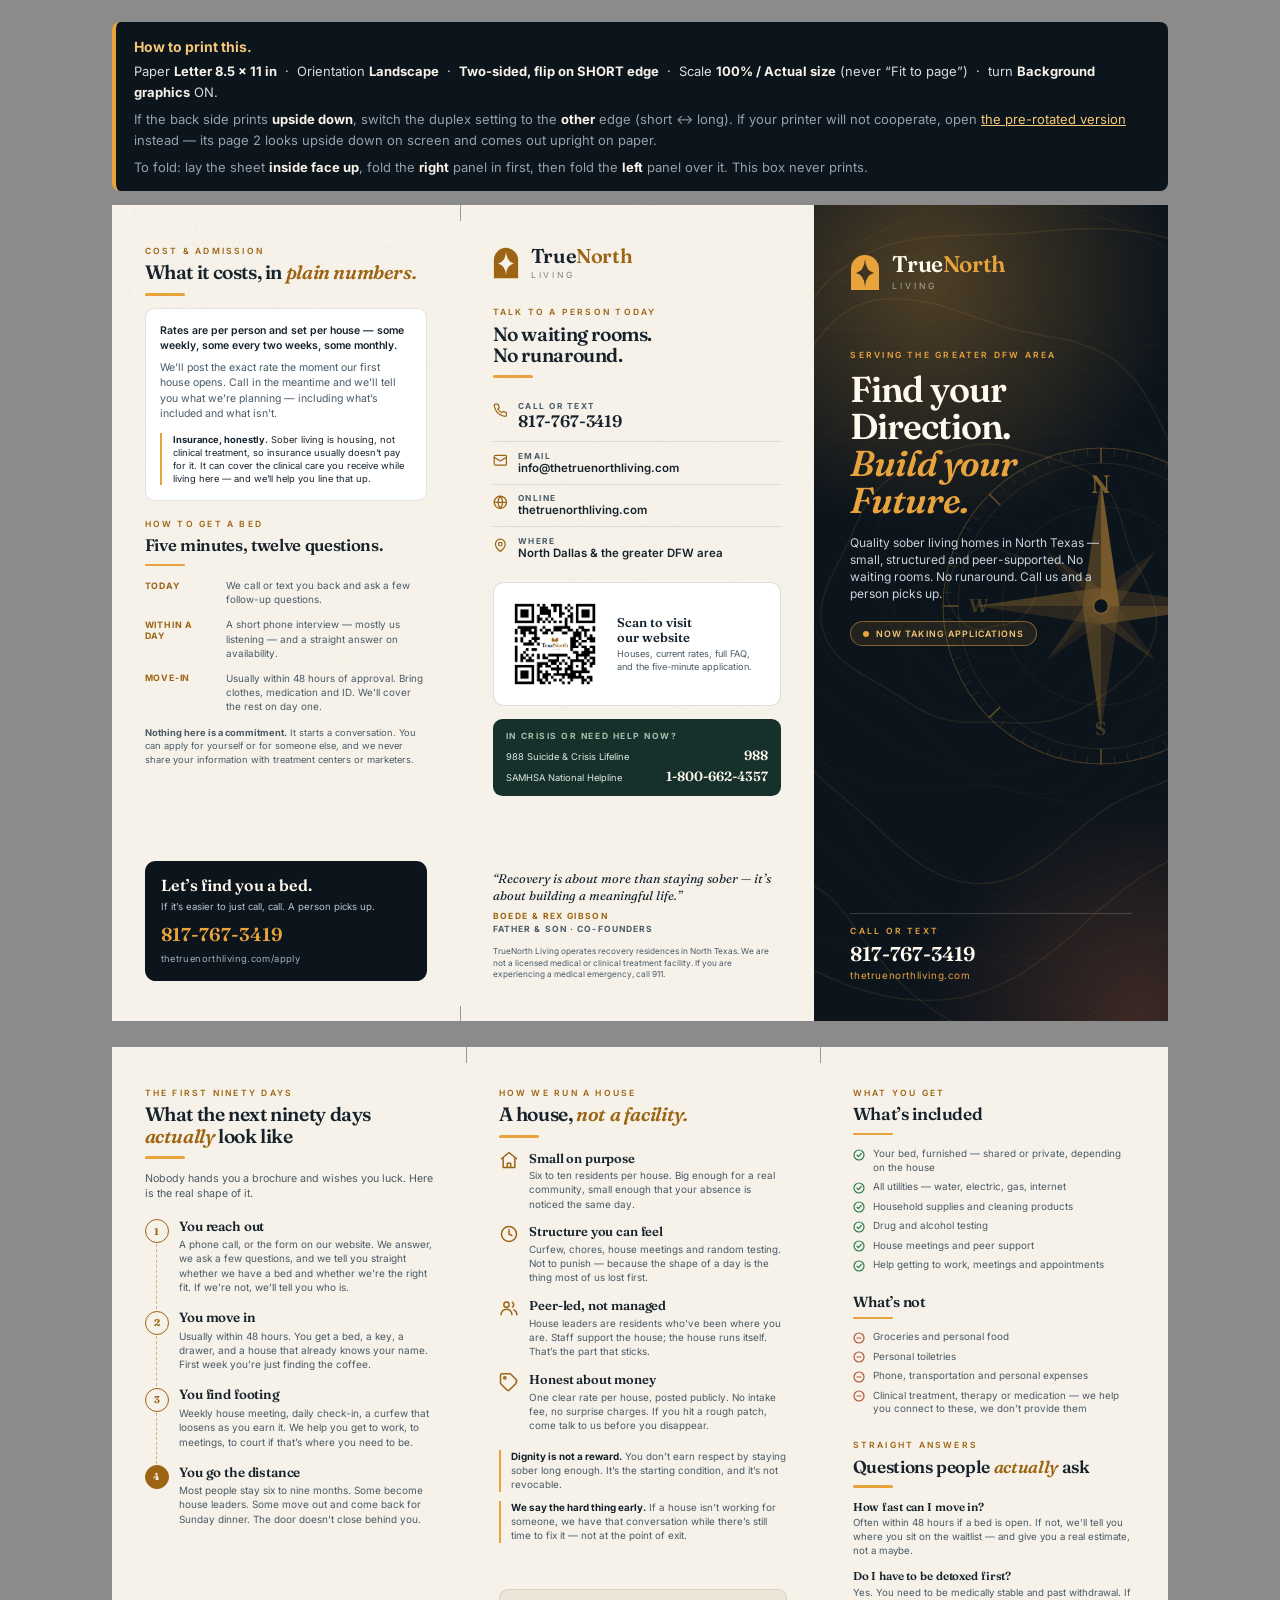
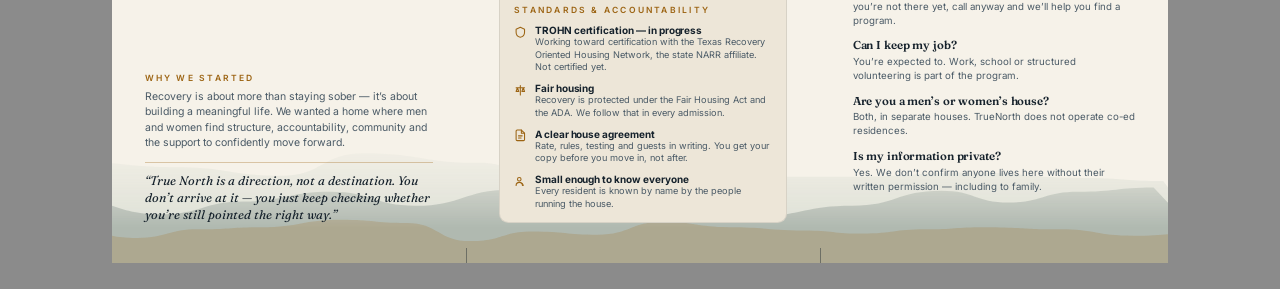
==== print/truenorth-trifold.html @ b34fb172 "Open the brochure on the "direction, not a destination" quote The printed sheet now leads with the A" ====
<!doctype html>
<html lang="en">
<head>
<meta charset="utf-8">
<title>TrueNorth Living — Tri-Fold Brochure</title>
<link rel="preconnect" href="https://fonts.googleapis.com">
<link rel="preconnect" href="https://fonts.gstatic.com" crossorigin>
<link href="https://fonts.googleapis.com/css2?family=Fraunces:opsz,wght@9..144,400;9..144,500;9..144,600;9..144,700&family=Inter:wght@400;500;600;700&display=swap" rel="stylesheet">
<style>
:root{
  --ink:#0C141C; --ink-2:#121E28; --ink-3:#1A2A36; --pine:#16302B;
  --amber:#E8A33D; --amber-lt:#F5C877; --amber-dk:#9C6413; --clay:#C4643C; --sage:#8AA396;
  --bone:#F6F2E9; --bone-2:#EDE6D8; --text-ink:#16222C; --text-ink-2:#4A5A66;
  --display:"Fraunces","Iowan Old Style",Georgia,serif;
  --sans:"Inter",-apple-system,BlinkMacSystemFont,"Segoe UI",system-ui,sans-serif;
  --w-wide:3.6875in; --w-narrow:3.625in;
}
*{box-sizing:border-box;margin:0;padding:0}
html{-webkit-text-size-adjust:100%}
body{
  font-family:var(--sans); color:var(--text-ink); background:#8b8b8b;
  -webkit-print-color-adjust:exact; print-color-adjust:exact;
  text-rendering:optimizeLegibility;
}
@page{ size:11in 8.5in; margin:0 }

.sheet{
  width:11in; height:8.5in; display:flex; position:relative; overflow:hidden;
  background:var(--bone); margin:0 auto 26px;
}
@media print{
  .sheet{margin:0} .sheet + .sheet{page-break-before:always}
  .sheet--rot{ transform:none }
  body.rot .sheet--rot{ transform:rotate(180deg) }
}

.panel{ position:relative; height:100%; overflow:hidden; display:flex; flex-direction:column }
.p-wide{ flex:0 0 var(--w-wide); width:var(--w-wide) }
.p-narrow{ flex:0 0 var(--w-narrow); width:var(--w-narrow) }
.pad{ padding:.42in .34in }

/* ---------- fold guides: hairline ticks that vanish into the crease ---------- */
.fold{ position:absolute; top:0; bottom:0; width:0; border-left:.5pt dashed rgba(22,34,44,.22); z-index:6 }
.fold::before,.fold::after{
  content:""; position:absolute; left:-.5pt; width:0; height:.16in;
  border-left:.6pt solid rgba(22,34,44,.42);
}
.fold::before{top:0} .fold::after{bottom:0}
.fold{ border-left-color:transparent }

/* ---------- topographic wash ---------- */
.topo{ position:absolute; inset:0; pointer-events:none; z-index:0 }
.topo svg{ width:100%; height:100% ; display:block}
.topo--cover{ color:var(--amber); opacity:.34 }
.topo--flap{ color:var(--amber-dk); opacity:.13; transform:scale(1.1) }
.topo--back{ color:var(--amber-dk); opacity:.10 }

.layer{ position:relative; z-index:2 }

/* ---------- brand ---------- */
.mark{ display:block }
.wordmark{ font-family:var(--display); font-weight:600; letter-spacing:-.018em; line-height:1 }
.wordmark .n{ color:var(--amber) }
.lockup-sub{ font-size:6.4pt; letter-spacing:.34em; text-transform:uppercase; opacity:.72; margin-top:3.5pt }

/* ---------- type ---------- */
.eyebrow{
  font-size:6.4pt; font-weight:600; letter-spacing:.26em; text-transform:uppercase;
  color:var(--amber-dk);
}
.eyebrow--light{ color:var(--amber) }
h2.sec{
  font-family:var(--display); font-size:14.5pt; font-weight:600; line-height:1.1;
  letter-spacing:-.02em; color:var(--text-ink); margin:5pt 0 0;
}
h2.sec em{ font-style:italic; color:var(--amber-dk) }
.sec-rule{ width:.42in; height:2pt; background:var(--amber); margin:7pt 0 9pt; border-radius:2pt }
.lede{ font-size:8pt; line-height:1.45; color:var(--text-ink-2); margin-bottom:10pt }
p{ font-size:7.9pt; line-height:1.44 }
.small{ font-size:7pt; line-height:1.4 }

/* ---------- front cover ---------- */
.cover{ background:var(--ink); color:#F7F3EA }
.cover .pad{ padding:.5in .38in .42in; height:100%; display:flex; flex-direction:column }
.cover-glow{
  position:absolute; z-index:1; width:5.4in; height:5.4in; left:-1.5in; top:-1.9in;
  background:radial-gradient(circle at 50% 50%, rgba(232,163,61,.30), rgba(232,163,61,0) 68%);
}
.cover-glow.two{ left:auto; right:-2in; top:auto; bottom:-2.2in; width:4.6in; height:4.6in;
  background:radial-gradient(circle at 50% 50%, rgba(196,100,60,.26), rgba(196,100,60,0) 68%) }
.cover h1{
  font-family:var(--display); font-weight:600; font-size:27pt; line-height:1.03;
  letter-spacing:-.028em; color:#FFF9EE;
}
.cover h1 em{ font-style:italic; color:var(--amber) ; display:block}
.cover-sub{ font-size:9pt; line-height:1.42; color:#C9D3DC; margin-top:11pt; max-width:2.7in }
.pill{
  display:inline-flex; align-items:center; gap:5pt; align-self:flex-start;
  border:.7pt solid rgba(232,163,61,.5); background:rgba(232,163,61,.10);
  color:var(--amber-lt); border-radius:999px; padding:4.5pt 9pt;
  font-size:6.6pt; font-weight:600; letter-spacing:.12em; text-transform:uppercase;
}
.dot{ width:4.5pt; height:4.5pt; border-radius:50%; background:var(--amber); display:block }
.cover-foot{ border-top:.7pt solid rgba(247,243,234,.18); padding-top:9pt; margin-top:auto }
.cover-phone{ font-family:var(--display); font-size:15pt; font-weight:600; color:#FFF9EE; letter-spacing:-.01em }
.cover-web{ font-size:7.4pt; color:var(--amber); letter-spacing:.06em; margin-top:2pt }

/* compass */
.compass{ position:absolute; z-index:1; right:-1.05in; top:2.42in; width:3.5in; height:3.5in; opacity:.5 }

/* ---------- route / waypoints ---------- */
.route{ position:relative; padding-left:26pt; margin-top:2pt }
.stop::after{
  content:""; position:absolute; left:-17.5pt; top:20pt; bottom:-11pt; width:0;
  border-left:1pt dashed rgba(156,100,19,.45);
}
.stop:last-child::after{ display:none }
.stop{ position:relative; margin-bottom:11pt }
.stop:last-child{ margin-bottom:0 }
.node{
  position:absolute; left:-26pt; top:1pt; width:18pt; height:18pt; border-radius:50%;
  background:var(--bone); border:1.2pt solid var(--amber-dk); color:var(--amber-dk);
  display:flex; align-items:center; justify-content:center;
  font-size:7.4pt; font-weight:700; font-family:var(--display);
}
.stop:last-child .node{ background:var(--amber-dk); border-color:var(--amber-dk); color:var(--bone) }
.stop h3{ font-family:var(--display); font-size:10pt; font-weight:600; letter-spacing:-.012em; margin-bottom:2.5pt }
.stop p{ font-size:7.5pt; color:var(--text-ink-2) }

/* ---------- pillars ---------- */
.pillar{ display:flex; gap:8pt; margin-bottom:9.5pt }
.pillar .ico{ flex:0 0 15pt; width:15pt; height:15pt; color:var(--amber-dk); margin-top:.5pt }
.pillar h3{ font-family:var(--display); font-size:9.6pt; font-weight:600; letter-spacing:-.012em; margin-bottom:2pt }
.pillar p{ font-size:7.4pt; color:var(--text-ink-2) }

/* ---------- standards ---------- */
.stds{ background:var(--bone-2); border-radius:7pt; padding:11pt 11pt 9pt; margin-top:auto;
  border:.6pt solid rgba(22,34,44,.10) }
.std{ display:flex; gap:6pt; margin-bottom:6.5pt }
.std:last-child{ margin-bottom:0 }
.std svg{ flex:0 0 9.5pt; width:9.5pt; height:9.5pt; color:var(--amber-dk); margin-top:1pt }
.std b{ font-size:7.5pt; font-weight:700; display:block; letter-spacing:-.005em }
.std span{ font-size:6.9pt; line-height:1.35; color:var(--text-ink-2); display:block }

/* ---------- lists ---------- */
.tick{ list-style:none }
.tick li{ display:flex; gap:6pt; font-size:7.4pt; line-height:1.35; margin-bottom:4.5pt; color:var(--text-ink-2) }
.tick li svg{ flex:0 0 9pt; width:9pt; height:9pt; margin-top:1.2pt }
.tick.yes li svg{ color:#2E7D52 }
.tick.no  li svg{ color:#B0563A }

/* ---------- faq ---------- */
.faq{ margin-bottom:8pt }
.faq q{ font-family:var(--display); font-size:8.6pt; font-weight:600; display:block; quotes:none;
  letter-spacing:-.01em; margin-bottom:2pt }
.faq p{ font-size:7.3pt; color:var(--text-ink-2) }

/* ---------- inner flap blocks ---------- */
.card{ background:#fff; border:.6pt solid rgba(22,34,44,.12); border-radius:7pt; padding:11pt }
.note{ border-left:2pt solid var(--amber); padding-left:8pt; margin-top:9pt }
.step{ display:flex; gap:8pt; margin-bottom:8pt }
.step-when{ flex:0 0 .74in; font-size:6.6pt; font-weight:700; letter-spacing:.09em; text-transform:uppercase;
  color:var(--amber-dk); padding-top:1pt }
.step p{ font-size:7.4pt; color:var(--text-ink-2) }
.cta{
  margin-top:auto; background:var(--ink); color:#F7F3EA; border-radius:8pt; padding:12pt 12pt 11pt;
  position:relative; overflow:hidden;
}
.cta h3{ font-family:var(--display); font-size:12pt; font-weight:600; line-height:1.1; color:#FFF9EE }
.cta p{ font-size:7.2pt; color:#B9C5CF; margin-top:4pt }
.cta .num{ font-family:var(--display); font-size:14pt; font-weight:600; color:var(--amber); margin-top:7pt; display:block }
.cta .url{ font-size:7pt; color:#9FB0BC; letter-spacing:.04em }

/* ---------- back cover ---------- */
.contact{ list-style:none; margin-top:2pt }
.contact li{ display:flex; gap:8pt; align-items:flex-start; padding:6.5pt 0;
  border-bottom:.5pt solid rgba(22,34,44,.12) }
.contact li:last-child{ border-bottom:0 }
.contact svg{ flex:0 0 11pt; width:11pt; height:11pt; color:var(--amber-dk); margin-top:1.5pt }
.contact .k{ font-size:6.2pt; font-weight:700; letter-spacing:.18em; text-transform:uppercase; color:var(--text-ink-2) }
.contact .v{ font-size:8.6pt; font-weight:600; color:var(--text-ink); line-height:1.25 }
.contact .v.big{ font-family:var(--display); font-size:12.5pt; letter-spacing:-.01em }

.qr-wrap{ display:flex; gap:10pt; align-items:center; background:#fff;
  border:.6pt solid rgba(22,34,44,.14); border-radius:8pt; padding:9pt; margin-top:10pt }
.qr-wrap img{ width:1.02in; height:1.02in; display:block; image-rendering:crisp-edges }
.qr-wrap .t{ font-family:var(--display); font-size:9.6pt; font-weight:600; line-height:1.15 }
.qr-wrap .s{ font-size:6.9pt; color:var(--text-ink-2); margin-top:3pt; line-height:1.35 }

.crisis{ background:var(--pine); color:#DCE8E0; border-radius:7pt; padding:9pt 10pt; margin-top:10pt }
.crisis .h{ font-size:6.4pt; font-weight:700; letter-spacing:.18em; text-transform:uppercase; color:#9DC3AC }
.crisis .r{ display:flex; justify-content:space-between; align-items:baseline; margin-top:4pt; gap:8pt }
.crisis .r span{ font-size:7pt }
.crisis .r b{ font-family:var(--display); font-size:10pt; font-weight:600; color:#FFF9EE; white-space:nowrap }
.legal{ font-size:6.2pt; line-height:1.42; color:var(--text-ink-2); margin-top:9pt }

.pullquote{
  font-family:var(--display); font-size:9.4pt; line-height:1.32; color:var(--text-ink);
  border-top:.8pt solid rgba(156,100,19,.32); padding-top:8pt; margin-top:9pt; font-style:italic;
}
.values{ margin-top:4pt }
.val{ border-left:2pt solid var(--amber); padding-left:8pt; margin-bottom:7pt;
  font-size:7.4pt; line-height:1.4; color:var(--text-ink-2) }
.val:last-child{ margin-bottom:0 }
.val b{ color:var(--text-ink); font-weight:700 }
.founders{ margin-top:auto; padding-top:13pt }
.founders p{ font-family:var(--display); font-size:9.4pt; line-height:1.32; color:var(--text-ink); font-style:italic }
.founders .by{ font-size:6.4pt; font-weight:700; letter-spacing:.16em; text-transform:uppercase;
  color:var(--amber-dk); margin-top:5pt }
.founders .by span{ display:block; color:var(--text-ink-2); letter-spacing:.13em; margin-top:2pt }

/* ---------- ridge across the inside spread ---------- */
.ridge{ position:absolute; left:0; right:0; bottom:0; height:1.34in; z-index:1; pointer-events:none;
  -webkit-mask-image:linear-gradient(to top, rgba(0,0,0,1) 28%, rgba(0,0,0,0) 100%);
          mask-image:linear-gradient(to top, rgba(0,0,0,1) 28%, rgba(0,0,0,0) 100%) }
.ridge svg{ width:100%; height:100%; display:block }
.howto{
  max-width:11in; margin:22px auto 14px; background:#0C141C; color:#D6DCE2;
  border-left:4px solid #E8A33D; border-radius:8px; padding:14px 18px;
  font-size:13px; line-height:1.6; font-family:var(--sans);
}
.howto strong{ color:#F5C877; display:block; font-size:14px; margin-bottom:3px }
.howto b{ color:#F7F3EA }
.howto span{ display:block; margin-top:6px; color:#93A2AE }
@media print{ .howto{ display:none !important } }
</style>
</head>
<body>
<script>if(location.search.indexOf('prerotate')>-1)document.body.classList.add('rot');</script>

<div class="howto">
  <strong>How to print this.</strong>
  Paper <b>Letter 8.5 × 11 in</b> &nbsp;·&nbsp; Orientation <b>Landscape</b> &nbsp;·&nbsp;
  <b>Two-sided, flip on SHORT edge</b> &nbsp;·&nbsp; Scale <b>100% / Actual size</b> (never &ldquo;Fit to page&rdquo;) &nbsp;·&nbsp;
  turn <b>Background graphics</b> ON.
  <span>If the back side prints <b>upside down</b>, switch the duplex setting to the <b>other</b> edge (short &harr; long).
  If your printer will not cooperate, open
  <a href="?prerotate=1" style="color:#F5C877">the pre-rotated version</a> instead &mdash; its page 2 looks upside down on screen and comes out upright on paper.</span>
  <span>To fold: lay the sheet <b>inside face up</b>, fold the <b>right</b> panel in first, then fold the <b>left</b> panel over it.
  This box never prints.</span>
</div>

<!-- ══════════════════ SHEET 1 — OUTSIDE ══════════════════ -->
<section class="sheet" aria-label="Outside">
  <div class="fold" style="left:var(--w-narrow)"></div>
  <div class="fold" style="left:calc(var(--w-narrow) + var(--w-wide))"></div>

  <!-- ── PANEL O1 · inner flap (tucks in) ── -->
  <div class="panel p-narrow">
    <div class="topo topo--flap"><svg xmlns="http://www.w3.org/2000/svg" viewBox="0 0 700 1000" preserveAspectRatio="xMidYMid slice" aria-hidden="true"><g fill="none" stroke="currentColor" stroke-width="1"><path d="M514,210 C514,212 514,214 513,216 C513,218 512,220 511,222 C510,223 509,225 508,226 C506,228 504,229 503,230 C501,231 500,232 498,233 C497,234 495,235 494,236 C493,237 492,238 491,239 C489,240 488,242 487,243 C486,244 484,245 483,246 C481,246 479,247 478,247 C476,248 474,248 473,248 C471,248 469,248 467,248 C466,248 464,248 462,248 C460,248 458,248 457,248 C455,248 453,248 451,247 C449,246 447,246 445,245 C444,244 442,243 441,241 C439,240 438,239 437,237 C435,236 434,234 433,232 C432,231 431,229 431,227 C430,225 429,223 429,221 C429,220 429,218 429,216 C429,214 430,212 430,210 C431,208 431,206 432,205 C432,203 433,201 433,200 C434,198 434,196 435,195 C435,193 435,191 436,189 C437,188 437,186 438,184 C439,183 441,181 442,180 C444,179 445,178 447,178 C449,177 451,177 452,176 C454,176 456,175 458,175 C459,174 461,174 462,173 C464,173 466,172 467,172 C469,172 471,171 473,171 C474,171 476,171 478,171 C480,172 482,172 483,173 C485,173 486,174 488,175 C490,176 491,177 493,178 C494,179 496,179 498,180 C499,182 501,183 502,184 C503,185 505,187 506,188 C507,190 508,191 509,193 C509,195 510,197 511,199 C511,200 512,202 513,204 C513,206 513,208 514,210Z" stroke-opacity="0.26"/><path d="M539,210 C539,213 538,216 538,219 C538,222 537,225 537,229 C536,232 536,235 536,239 C535,242 535,246 534,249 C533,252 532,256 530,258 C528,261 525,264 522,266 C520,268 516,270 513,271 C510,272 506,273 503,274 C500,275 497,275 493,276 C490,277 487,278 484,278 C481,279 478,280 475,280 C472,280 468,280 465,280 C462,280 459,280 456,279 C453,278 450,277 447,276 C444,275 441,274 438,272 C435,271 432,270 429,268 C427,266 424,264 422,262 C420,259 418,257 416,254 C415,251 414,248 413,245 C412,242 412,239 411,236 C411,233 410,230 410,227 C409,224 408,221 407,219 C406,216 405,213 404,210 C403,207 402,204 402,201 C401,197 401,194 402,191 C402,188 404,185 405,182 C406,179 408,176 410,174 C412,171 414,168 416,166 C417,163 419,160 421,157 C423,155 425,152 427,149 C429,146 431,143 434,141 C437,139 440,137 444,136 C447,134 451,134 454,134 C458,133 461,134 465,134 C468,135 472,136 475,137 C478,138 481,139 484,141 C487,142 490,144 493,145 C496,147 498,149 500,151 C503,154 505,156 506,158 C508,161 510,163 512,165 C514,167 516,169 518,171 C520,173 522,175 524,177 C526,179 529,181 531,183 C533,186 535,189 536,191 C538,194 539,197 539,201 C540,204 539,207 539,210Z" stroke-opacity="0.13"/><path d="M570,210 C570,215 571,219 571,224 C571,229 571,233 570,238 C570,243 570,248 569,253 C568,258 566,263 564,267 C562,272 560,277 556,280 C553,284 549,288 545,290 C541,293 536,295 532,297 C527,299 522,300 518,302 C513,303 509,305 504,306 C500,307 495,309 491,310 C486,311 482,312 477,312 C472,312 468,311 463,310 C459,308 455,306 451,303 C447,300 444,297 440,293 C437,290 434,287 431,285 C428,282 425,280 422,278 C418,276 415,275 410,274 C406,272 402,271 398,269 C394,267 389,264 386,261 C382,258 379,255 376,251 C373,247 371,243 370,238 C368,234 366,229 365,224 C364,220 363,215 363,210 C362,205 362,200 363,195 C363,190 364,185 365,181 C367,176 369,172 372,167 C374,163 377,159 381,156 C384,152 387,148 390,145 C393,142 396,138 400,135 C403,132 406,128 410,125 C414,123 418,120 422,118 C427,116 431,115 436,114 C441,114 446,114 450,115 C455,115 459,116 464,117 C468,118 472,118 476,119 C480,119 485,119 489,118 C493,118 498,118 503,118 C507,118 512,119 516,120 C521,122 525,124 529,127 C532,130 535,134 538,138 C540,142 542,146 544,150 C546,154 547,158 549,162 C551,166 553,169 555,173 C557,177 559,181 561,184 C563,188 565,192 566,197 C568,201 569,205 570,210Z" stroke-opacity="0.13"/><path d="M604,210 C604,216 604,222 603,228 C602,234 601,240 599,246 C597,252 595,258 592,263 C589,268 585,273 581,277 C577,282 573,286 569,290 C565,294 560,298 556,302 C552,306 548,310 543,313 C538,317 533,320 528,322 C523,324 517,326 512,327 C506,328 500,329 495,329 C489,330 484,330 478,330 C473,331 467,331 462,332 C456,333 450,334 444,334 C438,334 432,334 426,333 C420,332 415,330 410,327 C405,324 400,319 396,315 C392,310 389,305 386,300 C383,295 380,290 377,286 C373,282 369,278 365,274 C361,270 355,266 351,262 C346,257 340,253 336,248 C332,242 328,236 326,230 C324,224 323,217 323,210 C323,203 324,197 326,190 C328,184 330,178 333,172 C336,166 339,160 342,154 C345,149 349,143 353,139 C357,134 361,129 366,125 C371,121 376,118 382,115 C387,113 393,111 399,109 C404,107 410,106 415,104 C420,102 426,101 431,99 C436,98 441,96 446,95 C451,94 457,92 462,92 C467,92 473,92 478,93 C483,94 488,96 493,97 C499,99 503,101 508,102 C514,103 519,104 525,105 C530,105 537,105 544,106 C550,107 558,107 564,109 C571,111 578,114 584,117 C589,121 594,127 598,132 C601,138 603,145 604,152 C605,158 605,165 605,172 C605,179 605,185 604,192 C604,198 604,204 604,210Z" stroke-opacity="0.26"/><path d="M624,210 C622,217 619,224 616,230 C614,237 611,243 609,249 C607,255 607,262 606,269 C605,276 606,284 605,292 C604,300 604,309 602,317 C599,325 596,333 591,340 C586,346 580,352 573,356 C566,360 558,363 551,366 C543,368 535,370 527,372 C520,373 512,375 505,377 C497,378 489,380 482,382 C474,383 466,384 458,383 C450,383 442,381 435,378 C428,376 421,371 414,367 C408,362 403,356 397,350 C392,345 388,338 383,333 C379,327 375,321 371,316 C367,310 364,305 361,299 C357,293 355,287 352,282 C350,276 348,270 346,264 C344,258 343,252 340,246 C338,241 335,235 331,229 C328,223 323,217 319,210 C315,203 310,195 307,188 C304,180 301,171 301,163 C301,155 303,146 305,139 C308,131 314,124 319,118 C324,112 331,107 337,102 C343,97 350,92 355,87 C361,82 367,77 373,72 C378,67 384,61 390,56 C397,52 404,47 411,45 C419,42 427,41 435,41 C443,41 451,42 459,44 C466,46 474,50 481,53 C488,55 494,59 501,61 C507,64 514,66 520,69 C527,71 533,73 539,76 C546,79 552,82 558,86 C563,90 569,94 574,99 C579,104 583,109 588,114 C593,119 597,124 601,130 C606,136 610,141 614,147 C618,154 622,160 624,167 C626,174 627,181 628,188 C628,196 626,203 624,210Z" stroke-opacity="0.13"/><path d="M635,210 C639,218 644,226 646,234 C649,243 651,252 651,261 C651,269 648,278 645,286 C641,294 635,301 630,307 C625,314 618,320 613,326 C607,333 602,339 597,346 C592,353 587,360 581,368 C576,375 570,383 563,389 C556,395 548,401 539,405 C531,409 521,411 512,412 C503,414 493,413 484,413 C475,412 465,410 456,409 C447,407 439,406 430,404 C421,401 412,399 404,396 C396,393 387,389 380,384 C372,380 365,374 359,368 C352,362 346,355 341,349 C335,342 329,336 323,329 C317,323 311,317 305,310 C300,303 293,297 289,289 C284,281 280,273 278,264 C276,255 277,245 279,236 C281,227 286,218 290,210 C295,202 301,195 306,187 C311,180 315,174 318,168 C322,161 323,154 324,147 C325,139 325,131 326,122 C327,114 328,105 330,96 C333,88 337,80 342,73 C347,66 353,60 360,54 C367,49 374,45 382,40 C389,35 397,31 405,26 C413,22 420,17 429,12 C437,8 446,3 456,-0 C465,-3 475,-6 485,-6 C495,-7 505,-6 514,-4 C524,-1 533,3 542,7 C551,11 559,17 567,22 C575,28 583,34 589,41 C596,47 603,55 608,63 C613,71 617,79 619,89 C622,98 623,108 623,117 C623,126 622,136 621,144 C620,153 619,161 619,168 C620,176 621,182 624,189 C627,196 631,202 635,210Z" stroke-opacity="0.13"/><path d="M681,210 C682,220 683,229 684,239 C686,250 688,260 690,272 C691,283 693,295 693,307 C692,318 691,331 686,341 C682,352 674,362 666,369 C657,377 645,382 634,386 C623,390 611,392 600,394 C589,397 579,398 569,401 C559,404 551,408 542,412 C533,416 524,422 515,427 C506,432 496,437 486,440 C476,443 464,444 454,444 C444,443 433,440 423,437 C413,433 404,427 395,422 C386,416 378,410 369,404 C361,398 353,392 346,385 C339,379 332,372 326,365 C320,357 314,349 310,340 C306,332 303,322 300,314 C297,305 295,296 292,287 C290,279 287,271 284,262 C280,254 276,246 272,237 C268,229 264,219 261,210 C259,201 257,190 257,181 C257,171 259,161 262,152 C265,143 271,134 275,125 C279,116 284,108 287,99 C291,90 294,80 297,69 C300,58 302,46 306,34 C310,22 314,9 321,-2 C327,-12 336,-23 346,-29 C356,-36 369,-40 381,-41 C393,-43 406,-40 419,-37 C431,-35 443,-29 454,-24 C465,-20 475,-14 485,-10 C495,-5 504,-1 513,3 C522,8 531,12 539,16 C547,21 555,27 562,32 C569,38 576,45 582,52 C588,58 593,65 599,71 C605,78 611,84 617,90 C624,96 631,102 637,108 C644,115 651,122 656,129 C662,137 667,145 671,154 C674,163 676,172 678,181 C680,191 680,200 681,210Z" stroke-opacity="0.26"/><path d="M731,210 C731,222 732,234 731,246 C729,258 727,270 722,281 C717,291 709,302 700,310 C691,318 679,325 668,330 C657,336 644,339 634,343 C623,347 614,351 606,356 C598,361 592,366 585,373 C579,380 574,389 567,397 C560,405 553,414 545,422 C537,429 528,436 518,442 C508,447 498,452 487,456 C476,460 464,463 453,465 C441,468 428,470 416,471 C403,471 390,472 378,469 C366,467 353,462 343,456 C332,450 322,441 314,431 C305,422 299,410 292,400 C286,390 281,379 274,369 C268,360 261,351 253,342 C246,333 237,324 229,315 C221,305 212,295 207,284 C201,273 197,260 196,248 C196,235 198,222 203,210 C207,198 214,186 221,176 C227,165 235,156 241,146 C246,136 251,127 255,117 C259,106 261,96 265,85 C268,74 271,63 277,53 C282,43 289,33 298,25 C306,18 317,12 328,8 C338,4 351,3 362,1 C373,-0 384,-0 395,-1 C406,-2 415,-3 426,-4 C436,-5 445,-7 455,-9 C465,-10 475,-11 485,-12 C495,-12 506,-12 516,-11 C526,-11 537,-10 548,-9 C559,-8 570,-8 582,-7 C595,-6 608,-7 622,-5 C635,-4 651,-2 664,2 C677,7 691,13 702,21 C712,30 721,42 727,54 C733,66 735,81 736,94 C738,108 736,123 735,136 C734,149 732,162 731,174 C731,186 731,198 731,210Z" stroke-opacity="0.13"/><path d="M702,210 C710,221 721,233 727,245 C734,258 741,273 743,286 C745,300 744,315 742,328 C739,341 733,354 727,366 C721,379 714,390 706,402 C699,414 691,426 682,437 C674,449 665,461 655,472 C644,482 632,492 620,499 C607,506 593,511 578,514 C564,517 548,518 534,517 C519,517 505,514 491,512 C477,510 463,507 450,504 C437,500 424,497 411,492 C399,487 387,481 377,473 C366,465 357,454 349,444 C341,434 335,421 329,410 C323,399 319,388 312,379 C306,370 300,363 291,356 C282,349 271,344 260,338 C248,332 234,326 223,317 C212,309 200,299 193,288 C186,276 182,263 182,250 C181,237 185,223 189,210 C193,197 200,185 206,174 C211,162 217,151 220,140 C224,129 226,117 228,105 C230,93 231,79 233,66 C236,53 240,39 245,27 C251,15 259,3 268,-7 C277,-17 288,-25 298,-33 C309,-41 321,-48 333,-55 C345,-61 357,-68 369,-74 C381,-80 394,-87 407,-91 C421,-95 435,-98 449,-99 C463,-100 477,-99 491,-96 C505,-93 518,-87 531,-81 C543,-76 555,-69 567,-63 C579,-57 591,-51 602,-45 C614,-39 626,-34 637,-26 C647,-19 659,-11 666,-0 C674,10 681,23 684,36 C687,49 687,65 686,79 C685,93 680,108 677,120 C675,132 671,143 671,154 C672,164 674,172 679,181 C685,191 694,199 702,210Z" stroke-opacity="0.13"/><path d="M746,210 C753,222 761,237 764,250 C768,264 768,279 766,293 C764,307 758,320 752,332 C745,345 736,356 728,367 C720,378 712,389 703,400 C695,411 687,422 678,433 C669,443 659,454 649,463 C638,472 626,480 613,486 C601,493 587,498 574,502 C561,507 547,511 533,515 C520,520 506,525 492,530 C477,534 463,541 447,544 C432,548 415,552 399,551 C383,550 367,547 353,541 C338,534 325,523 313,512 C302,502 292,487 283,475 C273,463 265,451 255,440 C246,429 235,420 224,410 C213,400 199,392 189,381 C178,370 166,358 160,345 C154,331 150,315 151,299 C152,284 158,267 165,252 C173,237 185,223 195,210 C205,197 217,187 224,176 C232,166 238,157 242,146 C245,135 246,125 247,113 C248,101 247,88 249,76 C251,63 253,49 257,36 C261,24 266,11 272,-2 C279,-14 286,-26 294,-39 C302,-52 311,-65 321,-78 C331,-90 342,-104 355,-114 C367,-125 382,-136 397,-142 C412,-149 429,-153 445,-154 C461,-154 478,-151 494,-147 C510,-143 526,-136 541,-130 C556,-125 570,-118 585,-113 C599,-107 614,-102 628,-96 C643,-89 658,-83 670,-74 C683,-64 695,-53 703,-39 C710,-25 715,-8 717,9 C719,26 716,45 714,61 C712,78 707,94 706,108 C704,121 703,133 706,144 C708,155 715,164 721,175 C728,186 738,198 746,210Z" stroke-opacity="0.26"/><path d="M765,210 C769,223 773,238 773,252 C774,266 770,280 766,293 C762,306 754,318 747,330 C740,342 732,353 726,366 C720,378 716,391 711,406 C706,421 703,437 697,454 C692,470 686,488 678,504 C669,520 658,536 646,549 C633,563 618,574 603,583 C587,593 570,600 552,606 C535,613 517,618 498,621 C480,624 460,626 442,625 C423,623 404,619 387,610 C370,602 354,588 341,573 C328,558 318,537 310,519 C302,500 298,479 292,462 C287,445 284,429 277,416 C271,404 263,395 253,386 C243,377 230,372 219,363 C207,354 193,345 184,334 C174,323 167,310 163,296 C159,282 160,267 161,252 C163,238 168,224 171,210 C173,196 177,184 177,170 C178,156 175,142 174,127 C172,112 167,95 166,78 C164,61 163,42 166,25 C169,8 175,-9 184,-23 C192,-37 205,-49 218,-60 C230,-71 245,-80 260,-88 C274,-97 289,-104 304,-111 C319,-118 333,-125 349,-131 C364,-136 380,-141 397,-144 C413,-146 430,-146 446,-145 C462,-144 478,-140 494,-137 C509,-133 524,-129 540,-126 C555,-123 571,-122 587,-120 C604,-119 622,-119 639,-117 C657,-114 676,-111 692,-104 C707,-97 723,-86 734,-72 C744,-58 751,-39 754,-21 C757,-3 755,19 753,38 C751,57 744,76 742,92 C739,108 737,122 738,135 C739,148 744,159 748,172 C753,184 761,197 765,210Z" stroke-opacity="0.13"/><path d="M895,210 C897,229 901,249 902,269 C902,289 904,311 900,330 C896,350 889,371 877,387 C864,403 845,417 825,426 C805,435 778,439 755,442 C732,444 706,441 686,441 C665,441 648,438 633,441 C618,444 608,449 598,457 C587,465 580,478 569,489 C559,500 548,515 535,524 C523,534 508,543 493,547 C478,552 462,553 447,553 C431,554 415,551 400,549 C384,547 368,544 352,542 C335,540 318,539 301,536 C284,533 265,530 249,523 C232,517 216,508 201,498 C187,487 174,474 163,460 C152,446 142,430 133,415 C123,400 114,385 105,369 C95,353 85,337 77,320 C69,303 60,285 57,267 C53,248 52,228 56,210 C59,192 68,173 78,156 C88,139 102,125 114,110 C125,96 138,84 147,70 C155,55 161,42 166,25 C171,9 173,-10 178,-28 C183,-46 187,-67 196,-83 C206,-99 219,-115 234,-124 C250,-133 270,-137 290,-138 C309,-138 331,-132 351,-126 C370,-121 388,-111 405,-105 C421,-99 435,-93 449,-90 C464,-88 477,-89 490,-89 C504,-89 518,-93 533,-93 C547,-94 563,-94 577,-92 C592,-90 607,-86 621,-82 C636,-78 650,-72 665,-67 C680,-61 696,-56 713,-50 C729,-44 748,-38 765,-30 C782,-22 801,-13 816,-1 C832,11 846,26 856,42 C867,58 874,77 879,95 C885,114 886,133 889,152 C892,172 893,191 895,210Z" stroke-opacity="0.13"/><path d="M900,210 C905,229 906,251 901,269 C897,288 884,307 871,322 C858,338 839,351 822,363 C806,375 788,384 773,394 C757,404 744,413 731,422 C718,432 708,442 696,452 C684,461 673,471 660,480 C648,488 635,496 622,504 C609,512 596,518 583,527 C570,537 557,546 542,558 C528,570 513,585 497,598 C480,611 461,626 441,636 C421,646 398,654 377,657 C356,659 334,655 314,649 C294,642 276,629 259,617 C242,606 227,591 210,578 C194,565 178,554 160,542 C142,530 122,520 105,507 C87,494 67,481 54,463 C40,446 29,425 26,403 C23,381 28,355 36,332 C45,308 62,284 78,264 C93,244 114,226 129,210 C143,194 157,182 165,168 C174,155 177,143 180,129 C182,115 180,100 181,84 C181,69 181,52 184,36 C187,20 192,4 199,-11 C206,-26 215,-39 224,-54 C233,-68 243,-82 254,-97 C264,-111 275,-127 288,-141 C301,-155 315,-170 331,-181 C347,-192 365,-202 383,-207 C402,-213 422,-214 441,-213 C460,-213 480,-208 498,-205 C517,-202 535,-198 554,-195 C573,-193 592,-193 613,-192 C633,-190 655,-191 676,-188 C697,-184 719,-179 737,-168 C755,-158 771,-142 783,-125 C794,-107 800,-84 805,-62 C809,-41 808,-17 810,3 C812,24 812,42 816,60 C821,77 829,91 839,107 C848,123 863,137 873,155 C883,172 896,191 900,210Z" stroke-opacity="0.26"/></g></svg></div>
    <div class="pad layer" style="display:flex;flex-direction:column;height:100%">
      <div class="eyebrow">Cost &amp; admission</div>
      <h2 class="sec">What it costs, in <em>plain numbers.</em></h2>
      <div class="sec-rule"></div>

      <div class="card">
        <p style="font-weight:600;color:var(--text-ink)">Rates are per person and set per house — some weekly, some every two weeks, some monthly.</p>
        <p style="margin-top:5pt;color:var(--text-ink-2)">We&rsquo;ll post the exact rate the moment our first house opens. Call in the meantime and we&rsquo;ll tell you what we&rsquo;re planning — including what&rsquo;s included and what isn&rsquo;t.</p>
        <div class="note">
          <p class="small"><b>Insurance, honestly.</b> Sober living is housing, not clinical treatment, so insurance usually doesn&rsquo;t pay for it. It can cover the clinical care you receive while living here — and we&rsquo;ll help you line that up.</p>
        </div>
      </div>

      <div class="eyebrow" style="margin-top:14pt">How to get a bed</div>
      <h2 class="sec" style="font-size:12.5pt">Five minutes, twelve questions.</h2>
      <div class="sec-rule"></div>
      <div class="step">
        <div class="step-when">Today</div>
        <p>We call or text you back and ask a few follow-up questions.</p>
      </div>
      <div class="step">
        <div class="step-when">Within a day</div>
        <p>A short phone interview — mostly us listening — and a straight answer on availability.</p>
      </div>
      <div class="step">
        <div class="step-when">Move-in</div>
        <p>Usually within 48 hours of approval. Bring clothes, medication and ID. We&rsquo;ll cover the rest on day one.</p>
      </div>
      <p class="small" style="color:var(--text-ink-2);margin-top:2pt"><b>Nothing here is a commitment.</b> It starts a conversation. You can apply for yourself or for someone else, and we never share your information with treatment centers or marketers.</p>

      <div class="cta">
        <h3>Let&rsquo;s find you a bed.</h3>
        <p>If it&rsquo;s easier to just call, call. A person picks up.</p>
        <span class="num">817-767-3419</span>
        <span class="url">thetruenorthliving.com/apply</span>
      </div>
    </div>
  </div>

  <!-- ── PANEL O2 · back cover ── -->
  <div class="panel p-wide">
    <div class="topo topo--back"><svg xmlns="http://www.w3.org/2000/svg" viewBox="0 0 700 1000" preserveAspectRatio="xMidYMid slice" aria-hidden="true"><g fill="none" stroke="currentColor" stroke-width="1"><path d="M514,210 C514,212 514,214 513,216 C513,218 512,220 511,222 C510,223 509,225 508,226 C506,228 504,229 503,230 C501,231 500,232 498,233 C497,234 495,235 494,236 C493,237 492,238 491,239 C489,240 488,242 487,243 C486,244 484,245 483,246 C481,246 479,247 478,247 C476,248 474,248 473,248 C471,248 469,248 467,248 C466,248 464,248 462,248 C460,248 458,248 457,248 C455,248 453,248 451,247 C449,246 447,246 445,245 C444,244 442,243 441,241 C439,240 438,239 437,237 C435,236 434,234 433,232 C432,231 431,229 431,227 C430,225 429,223 429,221 C429,220 429,218 429,216 C429,214 430,212 430,210 C431,208 431,206 432,205 C432,203 433,201 433,200 C434,198 434,196 435,195 C435,193 435,191 436,189 C437,188 437,186 438,184 C439,183 441,181 442,180 C444,179 445,178 447,178 C449,177 451,177 452,176 C454,176 456,175 458,175 C459,174 461,174 462,173 C464,173 466,172 467,172 C469,172 471,171 473,171 C474,171 476,171 478,171 C480,172 482,172 483,173 C485,173 486,174 488,175 C490,176 491,177 493,178 C494,179 496,179 498,180 C499,182 501,183 502,184 C503,185 505,187 506,188 C507,190 508,191 509,193 C509,195 510,197 511,199 C511,200 512,202 513,204 C513,206 513,208 514,210Z" stroke-opacity="0.26"/><path d="M539,210 C539,213 538,216 538,219 C538,222 537,225 537,229 C536,232 536,235 536,239 C535,242 535,246 534,249 C533,252 532,256 530,258 C528,261 525,264 522,266 C520,268 516,270 513,271 C510,272 506,273 503,274 C500,275 497,275 493,276 C490,277 487,278 484,278 C481,279 478,280 475,280 C472,280 468,280 465,280 C462,280 459,280 456,279 C453,278 450,277 447,276 C444,275 441,274 438,272 C435,271 432,270 429,268 C427,266 424,264 422,262 C420,259 418,257 416,254 C415,251 414,248 413,245 C412,242 412,239 411,236 C411,233 410,230 410,227 C409,224 408,221 407,219 C406,216 405,213 404,210 C403,207 402,204 402,201 C401,197 401,194 402,191 C402,188 404,185 405,182 C406,179 408,176 410,174 C412,171 414,168 416,166 C417,163 419,160 421,157 C423,155 425,152 427,149 C429,146 431,143 434,141 C437,139 440,137 444,136 C447,134 451,134 454,134 C458,133 461,134 465,134 C468,135 472,136 475,137 C478,138 481,139 484,141 C487,142 490,144 493,145 C496,147 498,149 500,151 C503,154 505,156 506,158 C508,161 510,163 512,165 C514,167 516,169 518,171 C520,173 522,175 524,177 C526,179 529,181 531,183 C533,186 535,189 536,191 C538,194 539,197 539,201 C540,204 539,207 539,210Z" stroke-opacity="0.13"/><path d="M570,210 C570,215 571,219 571,224 C571,229 571,233 570,238 C570,243 570,248 569,253 C568,258 566,263 564,267 C562,272 560,277 556,280 C553,284 549,288 545,290 C541,293 536,295 532,297 C527,299 522,300 518,302 C513,303 509,305 504,306 C500,307 495,309 491,310 C486,311 482,312 477,312 C472,312 468,311 463,310 C459,308 455,306 451,303 C447,300 444,297 440,293 C437,290 434,287 431,285 C428,282 425,280 422,278 C418,276 415,275 410,274 C406,272 402,271 398,269 C394,267 389,264 386,261 C382,258 379,255 376,251 C373,247 371,243 370,238 C368,234 366,229 365,224 C364,220 363,215 363,210 C362,205 362,200 363,195 C363,190 364,185 365,181 C367,176 369,172 372,167 C374,163 377,159 381,156 C384,152 387,148 390,145 C393,142 396,138 400,135 C403,132 406,128 410,125 C414,123 418,120 422,118 C427,116 431,115 436,114 C441,114 446,114 450,115 C455,115 459,116 464,117 C468,118 472,118 476,119 C480,119 485,119 489,118 C493,118 498,118 503,118 C507,118 512,119 516,120 C521,122 525,124 529,127 C532,130 535,134 538,138 C540,142 542,146 544,150 C546,154 547,158 549,162 C551,166 553,169 555,173 C557,177 559,181 561,184 C563,188 565,192 566,197 C568,201 569,205 570,210Z" stroke-opacity="0.13"/><path d="M604,210 C604,216 604,222 603,228 C602,234 601,240 599,246 C597,252 595,258 592,263 C589,268 585,273 581,277 C577,282 573,286 569,290 C565,294 560,298 556,302 C552,306 548,310 543,313 C538,317 533,320 528,322 C523,324 517,326 512,327 C506,328 500,329 495,329 C489,330 484,330 478,330 C473,331 467,331 462,332 C456,333 450,334 444,334 C438,334 432,334 426,333 C420,332 415,330 410,327 C405,324 400,319 396,315 C392,310 389,305 386,300 C383,295 380,290 377,286 C373,282 369,278 365,274 C361,270 355,266 351,262 C346,257 340,253 336,248 C332,242 328,236 326,230 C324,224 323,217 323,210 C323,203 324,197 326,190 C328,184 330,178 333,172 C336,166 339,160 342,154 C345,149 349,143 353,139 C357,134 361,129 366,125 C371,121 376,118 382,115 C387,113 393,111 399,109 C404,107 410,106 415,104 C420,102 426,101 431,99 C436,98 441,96 446,95 C451,94 457,92 462,92 C467,92 473,92 478,93 C483,94 488,96 493,97 C499,99 503,101 508,102 C514,103 519,104 525,105 C530,105 537,105 544,106 C550,107 558,107 564,109 C571,111 578,114 584,117 C589,121 594,127 598,132 C601,138 603,145 604,152 C605,158 605,165 605,172 C605,179 605,185 604,192 C604,198 604,204 604,210Z" stroke-opacity="0.26"/><path d="M624,210 C622,217 619,224 616,230 C614,237 611,243 609,249 C607,255 607,262 606,269 C605,276 606,284 605,292 C604,300 604,309 602,317 C599,325 596,333 591,340 C586,346 580,352 573,356 C566,360 558,363 551,366 C543,368 535,370 527,372 C520,373 512,375 505,377 C497,378 489,380 482,382 C474,383 466,384 458,383 C450,383 442,381 435,378 C428,376 421,371 414,367 C408,362 403,356 397,350 C392,345 388,338 383,333 C379,327 375,321 371,316 C367,310 364,305 361,299 C357,293 355,287 352,282 C350,276 348,270 346,264 C344,258 343,252 340,246 C338,241 335,235 331,229 C328,223 323,217 319,210 C315,203 310,195 307,188 C304,180 301,171 301,163 C301,155 303,146 305,139 C308,131 314,124 319,118 C324,112 331,107 337,102 C343,97 350,92 355,87 C361,82 367,77 373,72 C378,67 384,61 390,56 C397,52 404,47 411,45 C419,42 427,41 435,41 C443,41 451,42 459,44 C466,46 474,50 481,53 C488,55 494,59 501,61 C507,64 514,66 520,69 C527,71 533,73 539,76 C546,79 552,82 558,86 C563,90 569,94 574,99 C579,104 583,109 588,114 C593,119 597,124 601,130 C606,136 610,141 614,147 C618,154 622,160 624,167 C626,174 627,181 628,188 C628,196 626,203 624,210Z" stroke-opacity="0.13"/><path d="M635,210 C639,218 644,226 646,234 C649,243 651,252 651,261 C651,269 648,278 645,286 C641,294 635,301 630,307 C625,314 618,320 613,326 C607,333 602,339 597,346 C592,353 587,360 581,368 C576,375 570,383 563,389 C556,395 548,401 539,405 C531,409 521,411 512,412 C503,414 493,413 484,413 C475,412 465,410 456,409 C447,407 439,406 430,404 C421,401 412,399 404,396 C396,393 387,389 380,384 C372,380 365,374 359,368 C352,362 346,355 341,349 C335,342 329,336 323,329 C317,323 311,317 305,310 C300,303 293,297 289,289 C284,281 280,273 278,264 C276,255 277,245 279,236 C281,227 286,218 290,210 C295,202 301,195 306,187 C311,180 315,174 318,168 C322,161 323,154 324,147 C325,139 325,131 326,122 C327,114 328,105 330,96 C333,88 337,80 342,73 C347,66 353,60 360,54 C367,49 374,45 382,40 C389,35 397,31 405,26 C413,22 420,17 429,12 C437,8 446,3 456,-0 C465,-3 475,-6 485,-6 C495,-7 505,-6 514,-4 C524,-1 533,3 542,7 C551,11 559,17 567,22 C575,28 583,34 589,41 C596,47 603,55 608,63 C613,71 617,79 619,89 C622,98 623,108 623,117 C623,126 622,136 621,144 C620,153 619,161 619,168 C620,176 621,182 624,189 C627,196 631,202 635,210Z" stroke-opacity="0.13"/><path d="M681,210 C682,220 683,229 684,239 C686,250 688,260 690,272 C691,283 693,295 693,307 C692,318 691,331 686,341 C682,352 674,362 666,369 C657,377 645,382 634,386 C623,390 611,392 600,394 C589,397 579,398 569,401 C559,404 551,408 542,412 C533,416 524,422 515,427 C506,432 496,437 486,440 C476,443 464,444 454,444 C444,443 433,440 423,437 C413,433 404,427 395,422 C386,416 378,410 369,404 C361,398 353,392 346,385 C339,379 332,372 326,365 C320,357 314,349 310,340 C306,332 303,322 300,314 C297,305 295,296 292,287 C290,279 287,271 284,262 C280,254 276,246 272,237 C268,229 264,219 261,210 C259,201 257,190 257,181 C257,171 259,161 262,152 C265,143 271,134 275,125 C279,116 284,108 287,99 C291,90 294,80 297,69 C300,58 302,46 306,34 C310,22 314,9 321,-2 C327,-12 336,-23 346,-29 C356,-36 369,-40 381,-41 C393,-43 406,-40 419,-37 C431,-35 443,-29 454,-24 C465,-20 475,-14 485,-10 C495,-5 504,-1 513,3 C522,8 531,12 539,16 C547,21 555,27 562,32 C569,38 576,45 582,52 C588,58 593,65 599,71 C605,78 611,84 617,90 C624,96 631,102 637,108 C644,115 651,122 656,129 C662,137 667,145 671,154 C674,163 676,172 678,181 C680,191 680,200 681,210Z" stroke-opacity="0.26"/><path d="M731,210 C731,222 732,234 731,246 C729,258 727,270 722,281 C717,291 709,302 700,310 C691,318 679,325 668,330 C657,336 644,339 634,343 C623,347 614,351 606,356 C598,361 592,366 585,373 C579,380 574,389 567,397 C560,405 553,414 545,422 C537,429 528,436 518,442 C508,447 498,452 487,456 C476,460 464,463 453,465 C441,468 428,470 416,471 C403,471 390,472 378,469 C366,467 353,462 343,456 C332,450 322,441 314,431 C305,422 299,410 292,400 C286,390 281,379 274,369 C268,360 261,351 253,342 C246,333 237,324 229,315 C221,305 212,295 207,284 C201,273 197,260 196,248 C196,235 198,222 203,210 C207,198 214,186 221,176 C227,165 235,156 241,146 C246,136 251,127 255,117 C259,106 261,96 265,85 C268,74 271,63 277,53 C282,43 289,33 298,25 C306,18 317,12 328,8 C338,4 351,3 362,1 C373,-0 384,-0 395,-1 C406,-2 415,-3 426,-4 C436,-5 445,-7 455,-9 C465,-10 475,-11 485,-12 C495,-12 506,-12 516,-11 C526,-11 537,-10 548,-9 C559,-8 570,-8 582,-7 C595,-6 608,-7 622,-5 C635,-4 651,-2 664,2 C677,7 691,13 702,21 C712,30 721,42 727,54 C733,66 735,81 736,94 C738,108 736,123 735,136 C734,149 732,162 731,174 C731,186 731,198 731,210Z" stroke-opacity="0.13"/><path d="M702,210 C710,221 721,233 727,245 C734,258 741,273 743,286 C745,300 744,315 742,328 C739,341 733,354 727,366 C721,379 714,390 706,402 C699,414 691,426 682,437 C674,449 665,461 655,472 C644,482 632,492 620,499 C607,506 593,511 578,514 C564,517 548,518 534,517 C519,517 505,514 491,512 C477,510 463,507 450,504 C437,500 424,497 411,492 C399,487 387,481 377,473 C366,465 357,454 349,444 C341,434 335,421 329,410 C323,399 319,388 312,379 C306,370 300,363 291,356 C282,349 271,344 260,338 C248,332 234,326 223,317 C212,309 200,299 193,288 C186,276 182,263 182,250 C181,237 185,223 189,210 C193,197 200,185 206,174 C211,162 217,151 220,140 C224,129 226,117 228,105 C230,93 231,79 233,66 C236,53 240,39 245,27 C251,15 259,3 268,-7 C277,-17 288,-25 298,-33 C309,-41 321,-48 333,-55 C345,-61 357,-68 369,-74 C381,-80 394,-87 407,-91 C421,-95 435,-98 449,-99 C463,-100 477,-99 491,-96 C505,-93 518,-87 531,-81 C543,-76 555,-69 567,-63 C579,-57 591,-51 602,-45 C614,-39 626,-34 637,-26 C647,-19 659,-11 666,-0 C674,10 681,23 684,36 C687,49 687,65 686,79 C685,93 680,108 677,120 C675,132 671,143 671,154 C672,164 674,172 679,181 C685,191 694,199 702,210Z" stroke-opacity="0.13"/><path d="M746,210 C753,222 761,237 764,250 C768,264 768,279 766,293 C764,307 758,320 752,332 C745,345 736,356 728,367 C720,378 712,389 703,400 C695,411 687,422 678,433 C669,443 659,454 649,463 C638,472 626,480 613,486 C601,493 587,498 574,502 C561,507 547,511 533,515 C520,520 506,525 492,530 C477,534 463,541 447,544 C432,548 415,552 399,551 C383,550 367,547 353,541 C338,534 325,523 313,512 C302,502 292,487 283,475 C273,463 265,451 255,440 C246,429 235,420 224,410 C213,400 199,392 189,381 C178,370 166,358 160,345 C154,331 150,315 151,299 C152,284 158,267 165,252 C173,237 185,223 195,210 C205,197 217,187 224,176 C232,166 238,157 242,146 C245,135 246,125 247,113 C248,101 247,88 249,76 C251,63 253,49 257,36 C261,24 266,11 272,-2 C279,-14 286,-26 294,-39 C302,-52 311,-65 321,-78 C331,-90 342,-104 355,-114 C367,-125 382,-136 397,-142 C412,-149 429,-153 445,-154 C461,-154 478,-151 494,-147 C510,-143 526,-136 541,-130 C556,-125 570,-118 585,-113 C599,-107 614,-102 628,-96 C643,-89 658,-83 670,-74 C683,-64 695,-53 703,-39 C710,-25 715,-8 717,9 C719,26 716,45 714,61 C712,78 707,94 706,108 C704,121 703,133 706,144 C708,155 715,164 721,175 C728,186 738,198 746,210Z" stroke-opacity="0.26"/><path d="M765,210 C769,223 773,238 773,252 C774,266 770,280 766,293 C762,306 754,318 747,330 C740,342 732,353 726,366 C720,378 716,391 711,406 C706,421 703,437 697,454 C692,470 686,488 678,504 C669,520 658,536 646,549 C633,563 618,574 603,583 C587,593 570,600 552,606 C535,613 517,618 498,621 C480,624 460,626 442,625 C423,623 404,619 387,610 C370,602 354,588 341,573 C328,558 318,537 310,519 C302,500 298,479 292,462 C287,445 284,429 277,416 C271,404 263,395 253,386 C243,377 230,372 219,363 C207,354 193,345 184,334 C174,323 167,310 163,296 C159,282 160,267 161,252 C163,238 168,224 171,210 C173,196 177,184 177,170 C178,156 175,142 174,127 C172,112 167,95 166,78 C164,61 163,42 166,25 C169,8 175,-9 184,-23 C192,-37 205,-49 218,-60 C230,-71 245,-80 260,-88 C274,-97 289,-104 304,-111 C319,-118 333,-125 349,-131 C364,-136 380,-141 397,-144 C413,-146 430,-146 446,-145 C462,-144 478,-140 494,-137 C509,-133 524,-129 540,-126 C555,-123 571,-122 587,-120 C604,-119 622,-119 639,-117 C657,-114 676,-111 692,-104 C707,-97 723,-86 734,-72 C744,-58 751,-39 754,-21 C757,-3 755,19 753,38 C751,57 744,76 742,92 C739,108 737,122 738,135 C739,148 744,159 748,172 C753,184 761,197 765,210Z" stroke-opacity="0.13"/><path d="M895,210 C897,229 901,249 902,269 C902,289 904,311 900,330 C896,350 889,371 877,387 C864,403 845,417 825,426 C805,435 778,439 755,442 C732,444 706,441 686,441 C665,441 648,438 633,441 C618,444 608,449 598,457 C587,465 580,478 569,489 C559,500 548,515 535,524 C523,534 508,543 493,547 C478,552 462,553 447,553 C431,554 415,551 400,549 C384,547 368,544 352,542 C335,540 318,539 301,536 C284,533 265,530 249,523 C232,517 216,508 201,498 C187,487 174,474 163,460 C152,446 142,430 133,415 C123,400 114,385 105,369 C95,353 85,337 77,320 C69,303 60,285 57,267 C53,248 52,228 56,210 C59,192 68,173 78,156 C88,139 102,125 114,110 C125,96 138,84 147,70 C155,55 161,42 166,25 C171,9 173,-10 178,-28 C183,-46 187,-67 196,-83 C206,-99 219,-115 234,-124 C250,-133 270,-137 290,-138 C309,-138 331,-132 351,-126 C370,-121 388,-111 405,-105 C421,-99 435,-93 449,-90 C464,-88 477,-89 490,-89 C504,-89 518,-93 533,-93 C547,-94 563,-94 577,-92 C592,-90 607,-86 621,-82 C636,-78 650,-72 665,-67 C680,-61 696,-56 713,-50 C729,-44 748,-38 765,-30 C782,-22 801,-13 816,-1 C832,11 846,26 856,42 C867,58 874,77 879,95 C885,114 886,133 889,152 C892,172 893,191 895,210Z" stroke-opacity="0.13"/><path d="M900,210 C905,229 906,251 901,269 C897,288 884,307 871,322 C858,338 839,351 822,363 C806,375 788,384 773,394 C757,404 744,413 731,422 C718,432 708,442 696,452 C684,461 673,471 660,480 C648,488 635,496 622,504 C609,512 596,518 583,527 C570,537 557,546 542,558 C528,570 513,585 497,598 C480,611 461,626 441,636 C421,646 398,654 377,657 C356,659 334,655 314,649 C294,642 276,629 259,617 C242,606 227,591 210,578 C194,565 178,554 160,542 C142,530 122,520 105,507 C87,494 67,481 54,463 C40,446 29,425 26,403 C23,381 28,355 36,332 C45,308 62,284 78,264 C93,244 114,226 129,210 C143,194 157,182 165,168 C174,155 177,143 180,129 C182,115 180,100 181,84 C181,69 181,52 184,36 C187,20 192,4 199,-11 C206,-26 215,-39 224,-54 C233,-68 243,-82 254,-97 C264,-111 275,-127 288,-141 C301,-155 315,-170 331,-181 C347,-192 365,-202 383,-207 C402,-213 422,-214 441,-213 C460,-213 480,-208 498,-205 C517,-202 535,-198 554,-195 C573,-193 592,-193 613,-192 C633,-190 655,-191 676,-188 C697,-184 719,-179 737,-168 C755,-158 771,-142 783,-125 C794,-107 800,-84 805,-62 C809,-41 808,-17 810,3 C812,24 812,42 816,60 C821,77 829,91 839,107 C848,123 863,137 873,155 C883,172 896,191 900,210Z" stroke-opacity="0.26"/></g></svg></div>
    <div class="pad layer" style="display:flex;flex-direction:column;height:100%">
      <div style="display:flex;align-items:center;gap:9pt">
        <svg class="mark" width="26" height="32" viewBox="20 18 60 74" aria-hidden="true"><path fill-rule="evenodd" fill="#9C6413" d="M22 90 L22 48 A28 28 0 0 1 78 48 L78 90 Z M50 28 Q51.3 52 68 56 Q51.3 60 50 83 Q48.7 60 32 56 Q48.7 52 50 28 Z"/></svg>
        <div>
          <div class="wordmark" style="font-size:15pt;color:var(--text-ink)">True<span style="color:var(--amber-dk)">North</span></div>
          <div class="lockup-sub" style="color:var(--text-ink-2)">Living</div>
        </div>
      </div>

      <div class="eyebrow" style="margin-top:20pt">Talk to a person today</div>
      <h2 class="sec">No waiting rooms.<br>No runaround.</h2>
      <div class="sec-rule"></div>

      <ul class="contact">
        <li>
          <svg viewBox="0 0 24 24" fill="none" stroke="currentColor" stroke-width="2" stroke-linecap="round" stroke-linejoin="round"><path d="M22 16.92v3a2 2 0 0 1-2.18 2 19.79 19.79 0 0 1-8.63-3.07 19.5 19.5 0 0 1-6-6 19.79 19.79 0 0 1-3.07-8.67A2 2 0 0 1 4.11 2h3a2 2 0 0 1 2 1.72c.13.96.36 1.9.7 2.81a2 2 0 0 1-.45 2.11L8.09 9.91a16 16 0 0 0 6 6l1.27-1.27a2 2 0 0 1 2.11-.45c.9.34 1.85.57 2.81.7A2 2 0 0 1 22 16.92z"/></svg>
          <div><div class="k">Call or text</div><div class="v big">817-767-3419</div></div>
        </li>
        <li>
          <svg viewBox="0 0 24 24" fill="none" stroke="currentColor" stroke-width="2" stroke-linecap="round" stroke-linejoin="round"><rect x="2" y="4" width="20" height="16" rx="2"/><path d="m22 7-10 6L2 7"/></svg>
          <div><div class="k">Email</div><div class="v">info@thetruenorthliving.com</div></div>
        </li>
        <li>
          <svg viewBox="0 0 24 24" fill="none" stroke="currentColor" stroke-width="2" stroke-linecap="round" stroke-linejoin="round"><circle cx="12" cy="12" r="10"/><path d="M2 12h20M12 2a15.3 15.3 0 0 1 0 20 15.3 15.3 0 0 1 0-20z"/></svg>
          <div><div class="k">Online</div><div class="v">thetruenorthliving.com</div></div>
        </li>
        <li>
          <svg viewBox="0 0 24 24" fill="none" stroke="currentColor" stroke-width="2" stroke-linecap="round" stroke-linejoin="round"><path d="M20 10c0 6-8 12-8 12s-8-6-8-12a8 8 0 0 1 16 0z"/><circle cx="12" cy="10" r="3"/></svg>
          <div><div class="k">Where</div><div class="v">North Dallas &amp; the greater DFW area</div></div>
        </li>
      </ul>

      <div class="qr-wrap">
        <img src="[data-uri]" alt="QR code linking to thetruenorthliving.com">
        <div>
          <div class="t">Scan to visit<br>our website</div>
          <div class="s">Houses, current rates, full FAQ, and the five-minute application.</div>
        </div>
      </div>

      <div class="crisis">
        <div class="h">In crisis or need help now?</div>
        <div class="r"><span>988 Suicide &amp; Crisis Lifeline</span><b>988</b></div>
        <div class="r"><span>SAMHSA National Helpline</span><b>1-800-662-4357</b></div>
      </div>

      <div class="founders">
        <p>&ldquo;Recovery is about more than staying sober — it&rsquo;s about building a meaningful life.&rdquo;</p>
        <div class="by">Boede &amp; Rex Gibson<span>Father &amp; son · Co-founders</span></div>
      </div>

      <p class="legal">TrueNorth Living operates recovery residences in North Texas. We are not a licensed medical or clinical treatment facility. If you are experiencing a medical emergency, call 911.</p>
    </div>
  </div>

  <!-- ── PANEL O3 · front cover ── -->
  <div class="panel p-wide cover">
    <div class="cover-glow"></div>
    <div class="cover-glow two"></div>
    <div class="topo topo--cover"><svg xmlns="http://www.w3.org/2000/svg" viewBox="0 0 700 1000" preserveAspectRatio="xMidYMid slice" aria-hidden="true"><g fill="none" stroke="currentColor" stroke-width="1.15"><path d="M405,470 C405,472 405,475 405,478 C404,480 404,482 403,485 C402,487 401,489 399,491 C398,494 397,495 395,497 C393,499 392,501 390,503 C389,504 387,506 385,507 C383,509 381,510 379,511 C377,512 375,513 372,513 C370,514 368,514 366,515 C364,515 362,515 359,515 C357,516 355,516 353,516 C351,517 349,518 347,518 C344,519 342,520 340,520 C337,520 335,520 332,520 C330,520 327,519 325,518 C323,517 321,516 319,515 C317,513 315,511 313,509 C312,508 310,506 308,504 C307,502 305,500 304,498 C303,496 301,494 300,492 C299,490 298,487 297,485 C296,482 296,480 296,477 C296,475 296,472 296,470 C297,468 297,465 298,463 C298,460 299,458 300,456 C301,454 301,451 303,449 C304,447 305,445 306,443 C307,441 309,440 311,438 C312,436 314,435 316,433 C318,432 319,431 321,429 C323,428 325,427 327,425 C329,424 331,423 333,422 C335,420 337,419 339,419 C342,418 344,418 346,418 C349,418 351,418 353,419 C356,420 358,421 360,421 C362,422 364,423 366,424 C368,425 370,426 372,427 C375,428 377,428 379,429 C381,430 383,431 386,432 C388,433 390,434 392,436 C394,438 395,440 397,442 C398,444 399,446 400,448 C401,451 402,453 402,455 C403,458 404,460 404,463 C405,465 405,468 405,470Z" stroke-opacity="0.3" stroke-width="1.9"/><path d="M427,470 C427,474 428,477 429,481 C430,485 430,489 430,493 C430,496 430,501 429,504 C428,508 427,512 425,516 C424,519 422,523 419,526 C417,530 414,533 412,536 C409,539 406,542 403,545 C400,547 396,550 392,552 C389,554 385,556 381,557 C377,558 373,558 368,559 C364,559 360,559 356,558 C352,558 348,558 344,557 C340,556 336,555 332,554 C329,553 325,552 321,550 C318,549 315,547 312,544 C309,542 306,539 304,536 C301,533 299,529 297,526 C295,523 294,520 292,517 C290,514 288,512 285,509 C283,507 280,504 278,501 C275,499 272,496 270,492 C268,489 266,486 264,482 C263,478 262,474 262,470 C262,466 263,462 264,458 C264,454 266,450 267,447 C268,443 270,439 271,436 C273,432 274,429 276,425 C278,422 280,418 282,415 C284,411 287,408 290,405 C293,403 296,400 299,398 C302,396 306,394 310,392 C313,391 317,389 321,388 C324,386 328,385 332,384 C336,383 340,383 344,382 C348,382 352,382 356,383 C360,384 364,385 367,386 C371,387 375,389 378,391 C382,393 385,394 388,396 C392,398 395,400 398,402 C402,404 405,405 408,408 C411,410 414,413 417,416 C419,419 421,422 422,426 C424,430 424,434 425,438 C425,441 425,445 425,449 C425,453 425,456 425,460 C426,463 426,466 427,470Z" stroke-opacity="0.15" stroke-width="1.05"/><path d="M461,470 C460,475 459,480 458,485 C456,490 454,494 453,499 C451,503 450,508 448,513 C447,517 445,522 443,527 C442,532 440,536 437,541 C435,546 432,550 428,554 C425,558 421,561 417,564 C412,567 408,570 403,572 C398,575 394,577 389,579 C384,581 379,584 374,586 C369,588 364,591 358,593 C353,595 347,597 341,598 C335,598 329,598 324,597 C318,596 312,593 307,590 C302,587 298,583 294,579 C289,575 286,571 282,567 C278,563 274,559 271,555 C267,551 263,548 259,544 C255,540 251,536 248,532 C245,528 241,523 239,518 C237,513 235,508 233,503 C232,497 232,492 231,486 C231,481 231,475 232,470 C232,465 232,459 234,454 C235,449 236,443 238,439 C240,434 242,429 245,424 C248,420 251,416 255,412 C258,408 262,405 266,401 C269,398 273,395 276,391 C280,388 283,384 287,380 C290,377 294,373 298,369 C302,366 306,362 311,360 C316,357 321,356 326,354 C331,353 337,353 342,353 C347,353 353,354 358,354 C363,354 368,355 374,355 C379,355 385,355 391,355 C397,355 403,355 409,356 C415,357 421,359 427,362 C432,364 437,368 441,372 C446,376 449,382 452,387 C454,393 456,399 457,405 C459,410 460,416 461,422 C461,428 462,433 462,439 C463,444 463,449 463,455 C462,460 462,465 461,470Z" stroke-opacity="0.15" stroke-width="1.05"/><path d="M493,470 C493,477 493,483 493,490 C493,496 492,503 492,510 C491,516 489,523 487,530 C485,536 482,542 479,549 C476,555 472,560 468,566 C464,572 460,577 455,583 C451,588 446,594 441,599 C436,604 430,609 424,613 C418,617 411,621 404,623 C397,625 390,627 383,627 C375,628 368,628 361,628 C354,627 346,627 339,626 C332,625 325,625 318,624 C311,623 304,622 297,620 C290,618 283,616 277,612 C271,608 265,602 261,597 C256,591 253,583 250,577 C248,570 246,562 245,556 C243,549 242,543 240,537 C238,531 235,526 232,521 C229,516 225,511 222,506 C218,501 214,495 212,489 C209,483 206,477 205,470 C203,463 202,457 202,450 C202,443 203,436 204,429 C205,422 206,415 208,408 C210,401 212,394 214,387 C217,381 220,374 224,367 C228,361 233,355 238,350 C243,345 249,340 256,336 C262,332 269,329 276,326 C282,324 289,321 296,319 C303,317 310,315 317,313 C325,312 332,311 339,311 C346,311 354,312 361,314 C368,316 374,319 381,322 C387,326 392,331 398,335 C403,340 408,344 413,348 C418,352 423,355 429,358 C434,362 440,364 446,367 C452,370 459,373 465,377 C470,381 476,385 480,391 C484,396 488,403 490,409 C492,416 493,423 494,430 C494,437 494,444 494,450 C493,457 493,463 493,470Z" stroke-opacity="0.15" stroke-width="1.05"/><path d="M543,470 C547,479 550,488 552,498 C553,507 553,517 551,526 C549,535 545,544 540,552 C535,560 528,568 521,574 C515,581 507,586 500,592 C493,597 485,602 478,607 C471,612 463,616 456,620 C448,624 440,627 433,629 C425,632 416,633 408,634 C400,635 392,635 384,635 C376,635 369,634 361,634 C354,634 346,634 339,634 C331,634 324,634 316,634 C308,633 301,632 293,630 C286,628 278,626 271,622 C264,619 257,615 251,611 C244,606 238,602 231,598 C224,593 217,589 209,585 C201,580 193,576 185,571 C177,565 168,559 162,552 C155,545 149,536 146,527 C142,518 141,508 141,499 C142,489 145,479 148,470 C151,461 156,452 160,444 C164,436 168,428 172,420 C176,412 179,405 182,397 C186,390 189,382 193,374 C197,367 201,360 207,353 C212,347 218,341 225,336 C232,331 239,327 246,323 C254,320 261,316 269,313 C276,310 284,307 291,304 C299,302 306,299 314,297 C322,295 330,294 338,293 C346,293 354,293 362,294 C370,296 378,298 385,300 C393,302 401,304 408,306 C416,308 424,310 431,313 C439,315 448,317 455,321 C463,324 471,328 478,333 C484,338 490,345 495,352 C500,359 503,367 506,375 C509,383 511,391 513,399 C516,407 517,415 520,422 C523,430 527,437 531,445 C535,453 540,461 543,470Z" stroke-opacity="0.3" stroke-width="1.9"/><path d="M573,470 C574,480 574,490 572,501 C571,511 569,521 566,530 C563,540 560,550 557,560 C553,569 549,579 545,589 C540,598 535,607 529,616 C523,624 516,632 508,639 C500,646 491,651 482,656 C473,661 463,665 453,669 C444,673 434,677 425,680 C415,684 406,688 396,691 C386,694 376,697 366,698 C355,698 345,698 335,696 C325,693 315,688 306,682 C297,676 290,667 283,659 C276,652 270,643 264,635 C258,628 253,622 247,616 C240,611 233,607 225,603 C218,599 209,596 200,592 C191,588 182,583 174,577 C166,571 159,563 153,555 C147,548 143,538 139,529 C135,520 133,510 130,500 C128,490 125,480 124,470 C122,460 120,449 119,438 C118,427 118,416 119,405 C121,395 124,384 128,373 C132,363 138,354 144,345 C151,336 158,328 166,320 C174,313 182,306 191,300 C199,293 208,287 217,282 C226,277 236,272 246,269 C256,266 267,264 277,264 C287,264 298,266 308,268 C318,270 328,273 337,276 C346,278 354,281 363,282 C372,284 380,284 389,283 C398,283 407,281 417,280 C427,280 438,279 448,281 C458,282 468,285 477,290 C485,295 493,302 500,310 C506,317 511,327 515,336 C520,344 523,354 527,362 C531,371 536,379 540,387 C544,396 550,404 554,413 C559,422 563,431 567,440 C570,450 572,460 573,470Z" stroke-opacity="0.15" stroke-width="1.05"/><path d="M614,470 C616,482 619,495 619,507 C619,519 617,532 613,544 C609,555 602,566 594,576 C586,586 576,594 567,602 C557,610 547,616 539,623 C530,631 522,638 514,646 C507,654 500,663 493,672 C485,681 477,690 468,698 C459,705 449,713 438,717 C427,721 414,722 402,722 C391,722 378,719 367,716 C355,713 344,708 334,704 C324,699 314,695 304,691 C294,687 285,684 275,680 C266,676 257,672 247,668 C238,664 229,659 220,654 C212,648 203,642 195,636 C186,630 178,624 169,617 C160,611 150,604 141,597 C131,590 121,582 112,573 C103,564 94,554 87,544 C81,533 76,520 74,508 C71,496 72,482 73,470 C74,458 78,445 81,433 C84,421 88,409 91,397 C94,386 97,374 101,362 C104,350 108,337 113,326 C119,315 125,303 134,294 C143,285 154,278 166,273 C178,268 192,266 205,264 C218,263 232,265 244,265 C256,266 267,268 278,268 C289,267 298,266 307,265 C317,263 326,259 335,256 C345,253 355,249 365,247 C376,245 386,244 397,244 C408,243 419,245 429,247 C440,249 451,252 461,255 C472,258 483,262 494,267 C504,271 515,276 525,283 C535,289 545,296 553,305 C561,313 568,323 574,334 C580,344 584,356 587,367 C591,378 593,390 596,401 C599,412 602,423 605,435 C608,446 612,458 614,470Z" stroke-opacity="0.15" stroke-width="1.05"/><path d="M652,470 C652,484 651,498 647,511 C643,524 637,537 629,548 C622,560 613,570 604,580 C596,591 587,600 580,610 C572,620 566,630 559,640 C553,651 548,663 541,674 C533,685 526,697 516,706 C507,714 495,722 483,727 C471,731 456,732 443,731 C430,731 415,727 403,724 C390,721 378,716 367,714 C355,712 345,710 334,710 C322,710 311,712 300,713 C288,714 275,717 262,717 C249,717 236,717 223,715 C210,713 197,709 185,704 C172,699 160,693 148,686 C136,679 124,672 113,663 C102,654 90,645 80,634 C70,624 60,612 53,599 C46,586 41,572 38,557 C36,543 36,528 37,513 C38,498 42,484 45,470 C48,456 52,443 56,430 C60,416 63,403 67,391 C71,378 75,365 81,353 C87,342 95,330 104,321 C114,311 126,304 138,298 C151,292 165,289 178,286 C191,283 204,282 215,279 C227,277 236,274 246,268 C255,263 262,255 271,247 C280,239 288,228 298,219 C308,210 319,200 331,194 C343,188 357,183 370,181 C383,179 397,181 410,183 C423,185 435,190 448,194 C460,199 473,204 485,210 C497,216 509,221 521,228 C532,235 544,242 555,251 C565,260 575,270 583,280 C591,291 598,303 604,315 C610,327 615,340 620,353 C625,365 629,378 633,391 C638,403 642,416 645,429 C648,443 652,456 652,470Z" stroke-opacity="0.15" stroke-width="1.05"/><path d="M652,470 C654,484 654,498 655,512 C655,526 656,541 655,555 C654,570 653,586 650,600 C647,615 643,630 635,644 C628,657 618,669 607,679 C596,689 581,697 568,704 C555,711 540,715 527,721 C514,727 502,732 490,740 C478,748 468,757 456,767 C444,777 432,790 418,800 C405,809 390,820 374,825 C359,830 341,833 325,831 C309,830 293,824 278,816 C263,809 250,798 237,787 C225,777 213,766 202,755 C191,745 180,736 169,726 C158,717 147,708 137,698 C127,688 117,678 109,666 C102,654 95,641 91,627 C87,614 85,600 83,586 C81,572 82,559 81,545 C80,532 79,520 78,507 C78,495 76,483 75,470 C74,457 73,445 73,432 C73,419 75,406 77,393 C79,381 82,368 85,355 C89,342 92,329 95,315 C98,301 100,286 103,269 C107,253 109,235 115,218 C120,201 127,182 136,167 C146,153 159,139 174,130 C188,121 206,116 224,115 C241,113 260,117 277,120 C295,124 311,131 327,136 C343,141 357,147 372,151 C386,155 400,157 414,160 C429,163 443,164 457,169 C471,174 485,179 497,187 C508,195 519,206 528,217 C538,228 544,242 551,255 C558,267 563,280 569,292 C575,304 581,315 588,326 C594,336 602,346 609,357 C616,368 624,380 630,392 C636,404 641,416 645,430 C648,443 650,456 652,470Z" stroke-opacity="0.3" stroke-width="1.9"/><path d="M695,470 C700,486 705,503 705,519 C706,535 703,552 698,567 C693,583 683,597 673,610 C664,624 652,635 642,648 C632,660 622,671 614,685 C606,699 600,714 593,730 C586,746 580,765 570,782 C561,799 551,818 537,831 C524,844 507,856 489,862 C472,868 452,870 433,868 C414,867 394,861 376,854 C358,848 341,839 325,831 C309,823 294,815 280,807 C266,799 252,791 239,782 C226,773 214,764 203,754 C192,743 182,732 173,721 C164,709 157,697 148,686 C140,675 132,664 123,654 C114,644 105,635 94,625 C84,615 73,606 63,595 C53,584 43,571 36,558 C29,545 23,530 20,515 C16,501 16,485 14,470 C13,455 13,440 12,423 C10,407 8,391 5,373 C3,356 -2,336 -3,317 C-4,297 -5,276 -1,257 C3,238 11,218 22,203 C34,189 50,176 68,168 C85,159 107,156 126,153 C146,150 167,152 185,151 C203,151 220,151 236,150 C252,148 267,145 282,142 C297,139 312,134 327,131 C342,129 358,126 373,127 C389,128 405,131 420,135 C434,139 449,146 463,153 C476,160 489,168 502,176 C516,184 528,191 541,199 C554,208 566,216 578,226 C589,236 600,247 609,259 C618,272 625,286 631,299 C637,313 640,328 645,342 C650,356 653,370 658,384 C663,398 670,411 676,425 C682,440 690,454 695,470Z" stroke-opacity="0.15" stroke-width="1.05"/><path d="M776,470 C780,489 781,510 778,529 C776,548 768,567 759,585 C750,602 738,618 726,633 C715,649 703,663 691,677 C679,691 668,705 656,719 C643,732 631,745 618,757 C604,768 589,779 574,788 C559,796 542,803 526,810 C510,817 494,822 477,828 C461,834 445,840 428,846 C411,852 395,860 377,864 C359,868 340,873 323,872 C305,871 286,867 269,859 C253,851 237,837 224,823 C212,809 202,790 192,775 C182,760 175,743 166,731 C157,718 148,708 136,699 C124,690 110,685 95,677 C81,670 63,663 49,653 C34,643 20,631 10,618 C-1,604 -8,588 -13,572 C-18,556 -19,538 -21,521 C-23,504 -23,487 -25,470 C-27,453 -30,436 -33,417 C-37,399 -42,379 -44,359 C-47,339 -49,318 -48,297 C-46,277 -41,256 -33,237 C-25,218 -13,201 0,185 C13,170 30,157 47,145 C63,134 82,124 100,116 C118,107 137,100 156,96 C175,92 195,89 215,90 C235,91 255,96 273,102 C292,108 310,119 327,128 C343,137 357,148 371,156 C386,164 398,170 412,173 C426,176 439,175 455,175 C471,174 488,170 505,170 C523,170 542,170 559,174 C575,179 592,187 605,197 C617,208 627,223 637,237 C646,251 651,267 659,282 C667,297 674,311 683,325 C692,340 704,353 715,368 C726,383 741,398 751,415 C761,432 771,451 776,470Z" stroke-opacity="0.15" stroke-width="1.05"/><path d="M738,470 C743,487 743,506 742,524 C741,542 735,559 731,577 C727,594 721,611 717,629 C712,647 709,666 705,686 C701,706 699,728 692,748 C686,769 678,791 667,810 C656,828 641,846 625,859 C609,873 589,884 569,893 C549,901 528,907 507,911 C486,916 465,919 444,921 C423,923 402,924 381,922 C360,920 339,917 320,910 C300,904 281,894 264,882 C247,871 232,856 217,843 C203,830 191,815 177,804 C163,793 150,784 134,776 C118,768 100,764 82,757 C65,749 44,743 27,733 C10,723 -7,710 -18,694 C-29,678 -36,658 -39,639 C-42,620 -38,597 -34,578 C-30,558 -22,538 -17,520 C-13,503 -8,487 -7,470 C-6,453 -8,438 -10,421 C-12,403 -18,385 -19,366 C-21,348 -23,328 -20,309 C-17,291 -11,272 -3,256 C6,239 18,224 29,209 C41,194 55,182 68,168 C80,154 93,140 107,125 C120,111 133,95 148,81 C164,67 180,52 198,41 C215,30 235,21 255,15 C275,9 297,6 318,4 C339,2 361,3 382,4 C403,5 425,6 446,10 C467,13 489,16 509,24 C529,31 549,41 565,55 C581,69 596,87 606,108 C616,128 621,154 624,177 C627,200 625,225 625,247 C625,268 622,287 625,303 C627,319 632,331 640,344 C648,357 662,367 674,379 C686,392 701,405 712,420 C723,435 733,453 738,470Z" stroke-opacity="0.15" stroke-width="1.05"/><path d="M782,470 C765,490 743,506 728,522 C713,538 700,551 692,566 C683,581 681,596 678,612 C674,629 676,648 672,666 C669,684 665,704 657,720 C650,737 638,752 625,764 C612,777 596,786 580,796 C565,806 549,814 533,824 C518,835 504,846 488,859 C473,872 458,888 440,903 C422,917 403,933 382,945 C362,956 339,966 316,971 C293,975 269,976 245,973 C222,971 199,964 177,957 C155,949 133,939 113,928 C92,917 71,905 53,890 C35,875 18,859 5,840 C-9,821 -19,798 -26,776 C-33,753 -35,728 -36,705 C-37,682 -34,658 -34,637 C-35,616 -34,597 -38,579 C-42,560 -49,544 -57,526 C-65,508 -78,490 -86,470 C-94,450 -103,428 -105,407 C-107,387 -104,364 -96,345 C-88,326 -72,308 -57,293 C-41,278 -20,267 -3,255 C14,244 32,235 46,223 C61,211 72,199 83,184 C95,170 103,153 115,137 C127,121 139,104 153,90 C168,77 185,65 203,57 C221,48 241,44 261,41 C280,38 301,38 320,37 C340,36 360,36 380,35 C400,34 420,31 441,30 C462,29 485,28 506,30 C528,32 551,36 572,42 C593,49 613,59 632,70 C652,81 670,94 689,107 C707,121 726,134 744,149 C762,164 782,180 798,198 C814,216 831,235 840,257 C849,279 856,304 854,329 C853,353 844,380 832,404 C820,427 799,450 782,470Z" stroke-opacity="0.3" stroke-width="1.9"/><path d="M844,470 C855,492 862,517 863,541 C864,564 858,588 850,610 C842,632 828,652 816,673 C805,693 792,711 782,733 C772,754 764,776 755,800 C747,824 740,851 729,876 C717,900 704,927 686,947 C668,966 645,983 621,993 C596,1002 566,1004 539,1002 C512,1000 482,989 456,980 C430,970 405,955 382,944 C360,932 340,919 320,908 C301,897 283,887 266,876 C248,865 232,855 217,844 C202,833 188,820 174,809 C160,798 148,787 133,778 C118,768 103,761 85,754 C67,746 46,742 25,734 C4,727 -21,720 -42,709 C-63,697 -85,683 -101,666 C-116,649 -128,627 -135,606 C-142,585 -142,560 -143,538 C-144,515 -140,493 -140,470 C-140,447 -141,426 -143,402 C-145,379 -152,354 -155,329 C-157,303 -163,274 -160,248 C-158,222 -152,194 -140,172 C-127,150 -107,130 -85,116 C-63,102 -34,93 -8,86 C18,80 47,79 71,75 C96,71 118,69 139,63 C160,58 178,49 197,41 C217,32 235,20 255,11 C275,3 296,-6 317,-10 C339,-14 361,-15 383,-13 C405,-11 427,-5 447,1 C468,7 488,16 508,25 C528,34 547,43 566,54 C584,64 603,76 618,90 C634,104 648,121 659,139 C670,157 678,178 684,198 C690,218 693,240 698,259 C703,277 707,295 716,311 C724,328 736,342 750,358 C764,374 784,390 799,408 C815,427 833,448 844,470Z" stroke-opacity="0.15" stroke-width="1.05"/><path d="M847,470 C839,493 827,514 819,534 C810,555 802,575 794,594 C786,614 781,634 773,654 C765,673 757,693 746,711 C735,729 722,745 707,761 C693,776 676,788 660,802 C644,815 628,827 613,842 C597,857 584,874 568,892 C553,910 539,932 521,950 C503,968 482,989 460,1000 C438,1012 412,1021 388,1021 C363,1021 337,1013 314,1003 C290,992 269,973 248,959 C228,945 211,928 191,917 C171,907 152,900 129,896 C106,892 80,894 53,891 C25,889 -7,889 -35,882 C-63,875 -93,864 -115,848 C-137,832 -156,809 -169,786 C-183,762 -189,733 -195,707 C-200,680 -200,651 -201,624 C-202,598 -202,571 -201,546 C-200,520 -199,495 -195,470 C-192,445 -186,420 -177,398 C-168,375 -155,352 -140,333 C-125,313 -106,296 -88,280 C-71,263 -52,250 -35,236 C-19,221 -4,208 10,194 C25,179 37,164 51,150 C65,136 79,121 96,110 C113,99 131,91 150,84 C169,78 189,76 209,72 C228,68 246,67 265,59 C283,52 300,42 320,28 C340,13 360,-8 384,-27 C408,-47 436,-72 466,-88 C495,-103 530,-118 560,-122 C591,-125 623,-120 649,-108 C675,-96 698,-72 716,-49 C734,-25 746,6 758,33 C770,60 778,89 787,114 C797,140 807,163 817,186 C827,209 839,231 848,254 C856,277 865,301 868,325 C871,349 871,375 867,399 C864,423 855,447 847,470Z" stroke-opacity="0.15" stroke-width="1.05"/><path d="M827,470 C820,491 807,512 795,531 C783,550 766,566 755,583 C743,601 733,615 729,634 C725,654 727,675 731,701 C734,728 745,761 749,795 C754,829 760,870 757,905 C753,940 744,978 728,1006 C712,1033 687,1056 661,1071 C635,1086 602,1091 572,1095 C542,1099 510,1096 480,1094 C450,1093 421,1090 392,1088 C364,1086 336,1086 308,1082 C280,1078 252,1075 226,1066 C200,1057 174,1045 151,1029 C129,1014 108,992 90,972 C72,951 58,927 43,905 C28,883 16,862 2,842 C-11,822 -25,804 -37,785 C-50,766 -63,747 -73,727 C-83,707 -91,685 -95,663 C-100,642 -100,618 -102,597 C-103,575 -101,553 -103,532 C-106,511 -110,492 -117,470 C-125,448 -138,426 -148,401 C-159,377 -175,349 -182,321 C-189,293 -194,262 -190,236 C-185,209 -172,183 -155,163 C-138,143 -110,128 -85,116 C-61,103 -30,98 -6,89 C18,80 41,73 61,61 C81,48 96,32 113,13 C130,-6 145,-32 164,-53 C183,-75 204,-100 228,-117 C252,-133 280,-147 307,-154 C335,-160 365,-159 393,-156 C421,-153 449,-144 476,-135 C503,-126 528,-115 554,-104 C579,-92 605,-81 628,-67 C652,-53 676,-38 696,-20 C716,-1 734,21 747,45 C761,68 770,96 778,122 C785,148 788,176 793,201 C797,226 800,249 805,272 C810,295 817,316 821,338 C826,360 833,382 834,404 C834,426 833,449 827,470Z" stroke-opacity="0.15" stroke-width="1.05"/><path d="M975,470 C992,498 1002,530 1006,560 C1009,590 1004,622 998,652 C992,681 980,710 969,739 C958,768 946,796 933,824 C919,852 905,882 887,907 C869,933 848,958 824,977 C799,997 770,1013 740,1023 C711,1034 677,1038 646,1041 C614,1043 582,1041 553,1040 C523,1039 495,1037 467,1035 C440,1033 414,1032 388,1027 C362,1022 337,1016 313,1006 C290,995 267,979 248,962 C228,945 212,921 196,903 C181,884 169,863 154,849 C138,836 123,827 102,822 C80,817 54,819 24,819 C-5,818 -43,821 -76,817 C-109,812 -147,804 -174,789 C-201,774 -225,751 -239,726 C-253,701 -257,669 -258,640 C-259,611 -250,580 -245,552 C-241,523 -233,497 -231,470 C-228,443 -229,418 -230,390 C-231,363 -236,334 -237,306 C-237,277 -237,246 -231,218 C-224,190 -213,161 -198,137 C-183,112 -162,90 -141,70 C-121,50 -97,33 -75,15 C-52,-2 -30,-19 -7,-36 C16,-52 39,-69 64,-82 C89,-95 115,-108 142,-115 C169,-122 199,-124 227,-123 C255,-121 284,-114 311,-107 C337,-101 363,-91 388,-85 C413,-79 437,-74 462,-70 C487,-66 514,-67 539,-62 C564,-57 592,-53 615,-41 C638,-29 660,-12 675,10 C690,32 699,62 705,90 C711,118 708,151 709,178 C711,204 707,229 713,249 C719,269 729,283 746,298 C763,313 790,323 817,339 C843,355 878,372 904,394 C931,416 958,442 975,470Z" stroke-opacity="0.3" stroke-width="1.9"/></g></svg></div>
    <div class="compass"><svg xmlns="http://www.w3.org/2000/svg" viewBox="0 0 400 400" aria-hidden="true"><g fill="none" stroke="#E8A33D"><circle cx="200" cy="200" r="188" stroke-opacity=".55" stroke-width="1.2"/><circle cx="200" cy="200" r="170" stroke-opacity=".30" stroke-width="1"/><circle cx="200" cy="200" r="118" stroke-opacity=".22" stroke-width="1"/><line x1="200.0" y1="30.0" x2="200.0" y2="12.0" stroke-width="1.9" stroke-opacity="0.75"/><line x1="215.5" y1="22.7" x2="216.4" y2="12.7" stroke-width="0.9" stroke-opacity="0.35"/><line x1="230.9" y1="24.7" x2="232.6" y2="14.9" stroke-width="0.9" stroke-opacity="0.35"/><line x1="246.1" y1="28.1" x2="248.7" y2="18.4" stroke-width="0.9" stroke-opacity="0.35"/><line x1="260.9" y1="32.7" x2="264.3" y2="23.3" stroke-width="0.9" stroke-opacity="0.35"/><line x1="275.2" y1="38.7" x2="279.5" y2="29.6" stroke-width="0.9" stroke-opacity="0.35"/><line x1="289.0" y1="45.8" x2="294.0" y2="37.2" stroke-width="0.9" stroke-opacity="0.35"/><line x1="302.1" y1="54.2" x2="307.8" y2="46.0" stroke-width="0.9" stroke-opacity="0.35"/><line x1="314.4" y1="63.6" x2="320.8" y2="56.0" stroke-width="0.9" stroke-opacity="0.35"/><line x1="320.2" y1="79.8" x2="332.9" y2="67.1" stroke-width="1.9" stroke-opacity="0.75"/><line x1="336.4" y1="85.6" x2="344.0" y2="79.2" stroke-width="0.9" stroke-opacity="0.35"/><line x1="345.8" y1="97.9" x2="354.0" y2="92.2" stroke-width="0.9" stroke-opacity="0.35"/><line x1="354.2" y1="111.0" x2="362.8" y2="106.0" stroke-width="0.9" stroke-opacity="0.35"/><line x1="361.3" y1="124.8" x2="370.4" y2="120.5" stroke-width="0.9" stroke-opacity="0.35"/><line x1="367.3" y1="139.1" x2="376.7" y2="135.7" stroke-width="0.9" stroke-opacity="0.35"/><line x1="371.9" y1="153.9" x2="381.6" y2="151.3" stroke-width="0.9" stroke-opacity="0.35"/><line x1="375.3" y1="169.1" x2="385.1" y2="167.4" stroke-width="0.9" stroke-opacity="0.35"/><line x1="377.3" y1="184.5" x2="387.3" y2="183.6" stroke-width="0.9" stroke-opacity="0.35"/><line x1="370.0" y1="200.0" x2="388.0" y2="200.0" stroke-width="1.9" stroke-opacity="0.75"/><line x1="377.3" y1="215.5" x2="387.3" y2="216.4" stroke-width="0.9" stroke-opacity="0.35"/><line x1="375.3" y1="230.9" x2="385.1" y2="232.6" stroke-width="0.9" stroke-opacity="0.35"/><line x1="371.9" y1="246.1" x2="381.6" y2="248.7" stroke-width="0.9" stroke-opacity="0.35"/><line x1="367.3" y1="260.9" x2="376.7" y2="264.3" stroke-width="0.9" stroke-opacity="0.35"/><line x1="361.3" y1="275.2" x2="370.4" y2="279.5" stroke-width="0.9" stroke-opacity="0.35"/><line x1="354.2" y1="289.0" x2="362.8" y2="294.0" stroke-width="0.9" stroke-opacity="0.35"/><line x1="345.8" y1="302.1" x2="354.0" y2="307.8" stroke-width="0.9" stroke-opacity="0.35"/><line x1="336.4" y1="314.4" x2="344.0" y2="320.8" stroke-width="0.9" stroke-opacity="0.35"/><line x1="320.2" y1="320.2" x2="332.9" y2="332.9" stroke-width="1.9" stroke-opacity="0.75"/><line x1="314.4" y1="336.4" x2="320.8" y2="344.0" stroke-width="0.9" stroke-opacity="0.35"/><line x1="302.1" y1="345.8" x2="307.8" y2="354.0" stroke-width="0.9" stroke-opacity="0.35"/><line x1="289.0" y1="354.2" x2="294.0" y2="362.8" stroke-width="0.9" stroke-opacity="0.35"/><line x1="275.2" y1="361.3" x2="279.5" y2="370.4" stroke-width="0.9" stroke-opacity="0.35"/><line x1="260.9" y1="367.3" x2="264.3" y2="376.7" stroke-width="0.9" stroke-opacity="0.35"/><line x1="246.1" y1="371.9" x2="248.7" y2="381.6" stroke-width="0.9" stroke-opacity="0.35"/><line x1="230.9" y1="375.3" x2="232.6" y2="385.1" stroke-width="0.9" stroke-opacity="0.35"/><line x1="215.5" y1="377.3" x2="216.4" y2="387.3" stroke-width="0.9" stroke-opacity="0.35"/><line x1="200.0" y1="370.0" x2="200.0" y2="388.0" stroke-width="1.9" stroke-opacity="0.75"/><line x1="184.5" y1="377.3" x2="183.6" y2="387.3" stroke-width="0.9" stroke-opacity="0.35"/><line x1="169.1" y1="375.3" x2="167.4" y2="385.1" stroke-width="0.9" stroke-opacity="0.35"/><line x1="153.9" y1="371.9" x2="151.3" y2="381.6" stroke-width="0.9" stroke-opacity="0.35"/><line x1="139.1" y1="367.3" x2="135.7" y2="376.7" stroke-width="0.9" stroke-opacity="0.35"/><line x1="124.8" y1="361.3" x2="120.5" y2="370.4" stroke-width="0.9" stroke-opacity="0.35"/><line x1="111.0" y1="354.2" x2="106.0" y2="362.8" stroke-width="0.9" stroke-opacity="0.35"/><line x1="97.9" y1="345.8" x2="92.2" y2="354.0" stroke-width="0.9" stroke-opacity="0.35"/><line x1="85.6" y1="336.4" x2="79.2" y2="344.0" stroke-width="0.9" stroke-opacity="0.35"/><line x1="79.8" y1="320.2" x2="67.1" y2="332.9" stroke-width="1.9" stroke-opacity="0.75"/><line x1="63.6" y1="314.4" x2="56.0" y2="320.8" stroke-width="0.9" stroke-opacity="0.35"/><line x1="54.2" y1="302.1" x2="46.0" y2="307.8" stroke-width="0.9" stroke-opacity="0.35"/><line x1="45.8" y1="289.0" x2="37.2" y2="294.0" stroke-width="0.9" stroke-opacity="0.35"/><line x1="38.7" y1="275.2" x2="29.6" y2="279.5" stroke-width="0.9" stroke-opacity="0.35"/><line x1="32.7" y1="260.9" x2="23.3" y2="264.3" stroke-width="0.9" stroke-opacity="0.35"/><line x1="28.1" y1="246.1" x2="18.4" y2="248.7" stroke-width="0.9" stroke-opacity="0.35"/><line x1="24.7" y1="230.9" x2="14.9" y2="232.6" stroke-width="0.9" stroke-opacity="0.35"/><line x1="22.7" y1="215.5" x2="12.7" y2="216.4" stroke-width="0.9" stroke-opacity="0.35"/><line x1="30.0" y1="200.0" x2="12.0" y2="200.0" stroke-width="1.9" stroke-opacity="0.75"/><line x1="22.7" y1="184.5" x2="12.7" y2="183.6" stroke-width="0.9" stroke-opacity="0.35"/><line x1="24.7" y1="169.1" x2="14.9" y2="167.4" stroke-width="0.9" stroke-opacity="0.35"/><line x1="28.1" y1="153.9" x2="18.4" y2="151.3" stroke-width="0.9" stroke-opacity="0.35"/><line x1="32.7" y1="139.1" x2="23.3" y2="135.7" stroke-width="0.9" stroke-opacity="0.35"/><line x1="38.7" y1="124.8" x2="29.6" y2="120.5" stroke-width="0.9" stroke-opacity="0.35"/><line x1="45.8" y1="111.0" x2="37.2" y2="106.0" stroke-width="0.9" stroke-opacity="0.35"/><line x1="54.2" y1="97.9" x2="46.0" y2="92.2" stroke-width="0.9" stroke-opacity="0.35"/><line x1="63.6" y1="85.6" x2="56.0" y2="79.2" stroke-width="0.9" stroke-opacity="0.35"/><line x1="79.8" y1="79.8" x2="67.1" y2="67.1" stroke-width="1.9" stroke-opacity="0.75"/><line x1="85.6" y1="63.6" x2="79.2" y2="56.0" stroke-width="0.9" stroke-opacity="0.35"/><line x1="97.9" y1="54.2" x2="92.2" y2="46.0" stroke-width="0.9" stroke-opacity="0.35"/><line x1="111.0" y1="45.8" x2="106.0" y2="37.2" stroke-width="0.9" stroke-opacity="0.35"/><line x1="124.8" y1="38.7" x2="120.5" y2="29.6" stroke-width="0.9" stroke-opacity="0.35"/><line x1="139.1" y1="32.7" x2="135.7" y2="23.3" stroke-width="0.9" stroke-opacity="0.35"/><line x1="153.9" y1="28.1" x2="151.3" y2="18.4" stroke-width="0.9" stroke-opacity="0.35"/><line x1="169.1" y1="24.7" x2="167.4" y2="14.9" stroke-width="0.9" stroke-opacity="0.35"/><line x1="184.5" y1="22.7" x2="183.6" y2="12.7" stroke-width="0.9" stroke-opacity="0.35"/></g><path d="M200,200 L212.0,212.0 L265.1,134.9Z" fill="#E8A33D" fill-opacity="0.3"/><path d="M200,200 L188.0,188.0 L265.1,134.9Z" fill="#E8A33D" fill-opacity="0.16"/><path d="M200,200 L188.0,212.0 L265.1,265.1Z" fill="#E8A33D" fill-opacity="0.3"/><path d="M200,200 L212.0,188.0 L265.1,265.1Z" fill="#E8A33D" fill-opacity="0.16"/><path d="M200,200 L188.0,188.0 L134.9,265.1Z" fill="#E8A33D" fill-opacity="0.3"/><path d="M200,200 L212.0,212.0 L134.9,265.1Z" fill="#E8A33D" fill-opacity="0.16"/><path d="M200,200 L212.0,188.0 L134.9,134.9Z" fill="#E8A33D" fill-opacity="0.3"/><path d="M200,200 L188.0,212.0 L134.9,134.9Z" fill="#E8A33D" fill-opacity="0.16"/><path d="M200,200 L200.0,222.0 L350.0,200.0Z" fill="#E8A33D" fill-opacity="0.55"/><path d="M200,200 L200.0,178.0 L350.0,200.0Z" fill="#E8A33D" fill-opacity="0.28"/><path d="M200,200 L178.0,200.0 L200.0,350.0Z" fill="#E8A33D" fill-opacity="0.55"/><path d="M200,200 L222.0,200.0 L200.0,350.0Z" fill="#E8A33D" fill-opacity="0.28"/><path d="M200,200 L200.0,178.0 L50.0,200.0Z" fill="#E8A33D" fill-opacity="0.55"/><path d="M200,200 L200.0,222.0 L50.0,200.0Z" fill="#E8A33D" fill-opacity="0.28"/><path d="M200,200 L222.0,200.0 L200.0,50.0Z" fill="#E8A33D" fill-opacity="0.95"/><path d="M200,200 L178.0,200.0 L200.0,50.0Z" fill="#E8A33D" fill-opacity="0.55"/><circle cx="200" cy="200" r="9" fill="#0C141C" stroke="#E8A33D" stroke-width="2"/><text x="200.0" y="54.0" fill="#E8A33D" fill-opacity="1" font-size="30" font-family="Fraunces,Georgia,serif" font-weight="600" text-anchor="middle" dominant-baseline="central">N</text><text x="346.0" y="200.0" fill="#E8A33D" fill-opacity="0.5" font-size="22" font-family="Fraunces,Georgia,serif" font-weight="600" text-anchor="middle" dominant-baseline="central">E</text><text x="200.0" y="346.0" fill="#E8A33D" fill-opacity="0.5" font-size="22" font-family="Fraunces,Georgia,serif" font-weight="600" text-anchor="middle" dominant-baseline="central">S</text><text x="54.0" y="200.0" fill="#E8A33D" fill-opacity="0.5" font-size="22" font-family="Fraunces,Georgia,serif" font-weight="600" text-anchor="middle" dominant-baseline="central">W</text></svg></div>
    <div class="pad layer">
      <div style="display:flex;align-items:center;gap:9pt">
        <svg class="mark" width="30" height="37" viewBox="20 18 60 74" aria-hidden="true"><path fill-rule="evenodd" fill="#E8A33D" d="M22 90 L22 48 A28 28 0 0 1 78 48 L78 90 Z M50 28 Q51.3 52 68 56 Q51.3 60 50 83 Q48.7 60 32 56 Q48.7 52 50 28 Z"/></svg>
        <div>
          <div class="wordmark" style="font-size:17pt;color:#FFF9EE">True<span class="n">North</span></div>
          <div class="lockup-sub" style="color:#C9D3DC">Living</div>
        </div>
      </div>

      <div class="eyebrow eyebrow--light" style="margin-top:.62in">Serving the greater DFW area</div>
      <h1 style="margin-top:8pt">Find your Direction.<em>Build your Future.</em></h1>
      <p class="cover-sub">Quality sober living homes in North Texas — small, structured and peer-supported. No waiting rooms. No runaround. Call us and a person picks up.</p>

      <div style="margin-top:14pt"><span class="pill"><span class="dot"></span>Now taking applications</span></div>

      <div class="cover-foot">
        <div class="eyebrow eyebrow--light" style="margin-bottom:4pt">Call or text</div>
        <div class="cover-phone">817-767-3419</div>
        <div class="cover-web">thetruenorthliving.com</div>
      </div>
    </div>
  </div>
</section>

<!-- ══════════════════ SHEET 2 — INSIDE ══════════════════ -->
<section class="sheet sheet--rot" aria-label="Inside">
  <div class="ridge"><svg xmlns="http://www.w3.org/2000/svg" viewBox="0 0 1100 120" preserveAspectRatio="none" aria-hidden="true"><path d="M-40,25 C13,25 13,30 67,30 C122,30 122,38 177,38 C219,38 219,17 262,17 C322,17 322,26 382,26 C429,26 429,51 476,51 C527,51 527,45 579,45 C631,45 631,39 683,39 C728,39 728,39 773,39 C833,39 833,35 894,35 C952,35 952,40 1010,40 C1053,40 1053,43 1095,43 L1160,120 L-40,120Z" fill="#8AA396" fill-opacity=".22"/><path d="M-40,61 C5,61 5,74 50,74 C94,74 94,62 137,62 C182,62 182,53 228,53 C272,53 272,66 316,66 C366,66 366,51 415,51 C455,51 455,51 496,51 C546,51 546,67 595,67 C631,67 631,76 667,76 C719,76 719,66 771,66 C817,66 817,52 864,52 C899,52 899,63 934,63 C970,63 970,53 1006,53 C1046,53 1046,49 1085,49 L1160,120 L-40,120Z" fill="#16302B" fill-opacity=".22"/><path d="M-40,89 C-7,89 -7,96 26,96 C58,96 58,88 90,88 C123,88 123,86 155,86 C197,86 197,79 239,79 C273,79 273,82 307,82 C340,82 340,99 373,99 C406,99 406,90 438,90 C472,90 472,93 506,93 C540,93 540,81 574,81 C608,81 608,86 643,86 C682,86 682,89 721,89 C751,89 751,92 782,92 C814,92 814,88 847,88 C878,88 878,86 909,86 C948,86 948,88 987,88 C1025,88 1025,94 1064,94 C1100,94 1100,91 1136,91 L1160,120 L-40,120Z" fill="#9C6413" fill-opacity=".20"/></svg></div>
  <div class="fold" style="left:var(--w-wide)"></div>
  <div class="fold" style="left:calc(var(--w-wide) * 2)"></div>

  <!-- ── PANEL I1 ── -->
  <div class="panel p-wide">
    <div class="pad layer" style="display:flex;flex-direction:column;height:100%">
      <div class="eyebrow">The first ninety days</div>
      <h2 class="sec">What the next ninety days <em>actually</em> look like</h2>
      <div class="sec-rule"></div>
      <p class="lede">Nobody hands you a brochure and wishes you luck. Here is the real shape of it.</p>

      <div class="route">
        <div class="stop">
          <div class="node">1</div>
          <h3>You reach out</h3>
          <p>A phone call, or the form on our website. We answer, we ask a few questions, and we tell you straight whether we have a bed and whether we&rsquo;re the right fit. If we&rsquo;re not, we&rsquo;ll tell you who is.</p>
        </div>
        <div class="stop">
          <div class="node">2</div>
          <h3>You move in</h3>
          <p>Usually within 48 hours. You get a bed, a key, a drawer, and a house that already knows your name. First week you&rsquo;re just finding the coffee.</p>
        </div>
        <div class="stop">
          <div class="node">3</div>
          <h3>You find footing</h3>
          <p>Weekly house meeting, daily check-in, a curfew that loosens as you earn it. We help you get to work, to meetings, to court if that&rsquo;s where you need to be.</p>
        </div>
        <div class="stop">
          <div class="node">4</div>
          <h3>You go the distance</h3>
          <p>Most people stay six to nine months. Some become house leaders. Some move out and come back for Sunday dinner. The door doesn&rsquo;t close behind you.</p>
        </div>
      </div>

      <div style="margin-top:auto;padding-top:16pt">
        <div class="eyebrow">Why we started</div>
        <p style="margin-top:5pt;color:var(--text-ink-2)">Recovery is about more than staying sober — it&rsquo;s about building a meaningful life. We wanted a home where men and women find structure, accountability, community and the support to confidently move forward.</p>
        <p class="pullquote">&ldquo;True North is a direction, not a destination. You don&rsquo;t arrive at it — you just keep checking whether you&rsquo;re still pointed the right way.&rdquo;</p>
      </div>
    </div>
  </div>

  <!-- ── PANEL I2 ── -->
  <div class="panel p-wide">
    <div class="pad layer" style="display:flex;flex-direction:column;height:100%">
      <div class="eyebrow">How we run a house</div>
      <h2 class="sec">A house, <em>not a facility.</em></h2>
      <div class="sec-rule"></div>

      <div class="pillar">
        <svg class="ico" viewBox="0 0 24 24" fill="none" stroke="currentColor" stroke-width="1.8" stroke-linecap="round" stroke-linejoin="round"><path d="M3 10.5 12 3l9 7.5"/><path d="M5 9.6V21h14V9.6"/><path d="M10 21v-5h4v5"/></svg>
        <div><h3>Small on purpose</h3><p>Six to ten residents per house. Big enough for a real community, small enough that your absence is noticed the same day.</p></div>
      </div>
      <div class="pillar">
        <svg class="ico" viewBox="0 0 24 24" fill="none" stroke="currentColor" stroke-width="1.8" stroke-linecap="round" stroke-linejoin="round"><circle cx="12" cy="12" r="9"/><path d="M12 7v5l3.5 2"/></svg>
        <div><h3>Structure you can feel</h3><p>Curfew, chores, house meetings and random testing. Not to punish — because the shape of a day is the thing most of us lost first.</p></div>
      </div>
      <div class="pillar">
        <svg class="ico" viewBox="0 0 24 24" fill="none" stroke="currentColor" stroke-width="1.8" stroke-linecap="round" stroke-linejoin="round"><circle cx="9" cy="8" r="3.2"/><path d="M2.5 20a6.5 6.5 0 0 1 13 0"/><path d="M16 5.2a3.2 3.2 0 0 1 0 5.6"/><path d="M17.8 14.2A6.5 6.5 0 0 1 21.5 20"/></svg>
        <div><h3>Peer-led, not managed</h3><p>House leaders are residents who&rsquo;ve been where you are. Staff support the house; the house runs itself. That&rsquo;s the part that sticks.</p></div>
      </div>
      <div class="pillar">
        <svg class="ico" viewBox="0 0 24 24" fill="none" stroke="currentColor" stroke-width="1.8" stroke-linecap="round" stroke-linejoin="round"><path d="M20.6 13.4 12.4 21.6a2 2 0 0 1-2.8 0l-7.2-7.2a2 2 0 0 1-.6-1.4V4a2 2 0 0 1 2-2h9a2 2 0 0 1 1.4.6l6.4 6.4a2 2 0 0 1 0 2.8Z"/><circle cx="7" cy="7" r="1.4"/></svg>
        <div><h3>Honest about money</h3><p>One clear rate per house, posted publicly. No intake fee, no surprise charges. If you hit a rough patch, come talk to us before you disappear.</p></div>
      </div>

      <div class="values">
        <div class="val"><b>Dignity is not a reward.</b> You don&rsquo;t earn respect by staying sober long enough. It&rsquo;s the starting condition, and it&rsquo;s not revocable.</div>
        <div class="val"><b>We say the hard thing early.</b> If a house isn&rsquo;t working for someone, we have that conversation while there&rsquo;s still time to fix it — not at the point of exit.</div>
      </div>

      <div class="stds">
        <div class="eyebrow" style="margin-bottom:7pt">Standards &amp; accountability</div>
        <div class="std">
          <svg viewBox="0 0 24 24" fill="none" stroke="currentColor" stroke-width="2" stroke-linecap="round" stroke-linejoin="round"><path d="M12 2.5 20 6v6c0 5-3.4 8.6-8 9.5-4.6-.9-8-4.5-8-9.5V6Z"/></svg>
          <div><b>TROHN certification — in progress</b><span>Working toward certification with the Texas Recovery Oriented Housing Network, the state NARR affiliate. Not certified yet.</span></div>
        </div>
        <div class="std">
          <svg viewBox="0 0 24 24" fill="none" stroke="currentColor" stroke-width="2" stroke-linecap="round" stroke-linejoin="round"><path d="M12 3v18M4 7h16M6.5 7 4 14h5ZM17.5 7 15 14h5Z"/></svg>
          <div><b>Fair housing</b><span>Recovery is protected under the Fair Housing Act and the ADA. We follow that in every admission.</span></div>
        </div>
        <div class="std">
          <svg viewBox="0 0 24 24" fill="none" stroke="currentColor" stroke-width="2" stroke-linecap="round" stroke-linejoin="round"><path d="M14 2H6a2 2 0 0 0-2 2v16a2 2 0 0 0 2 2h12a2 2 0 0 0 2-2V8Z"/><path d="M14 2v6h6M8.5 13h7M8.5 17h5"/></svg>
          <div><b>A clear house agreement</b><span>Rate, rules, testing and guests in writing. You get your copy before you move in, not after.</span></div>
        </div>
        <div class="std">
          <svg viewBox="0 0 24 24" fill="none" stroke="currentColor" stroke-width="2" stroke-linecap="round" stroke-linejoin="round"><path d="M4 20a6 6 0 0 1 12 0"/><circle cx="10" cy="8" r="3.4"/><path d="M17.5 20a5 5 0 0 0-2.3-4.2"/></svg>
          <div><b>Small enough to know everyone</b><span>Every resident is known by name by the people running the house.</span></div>
        </div>
      </div>
    </div>
  </div>

  <!-- ── PANEL I3 · tucks in ── -->
  <div class="panel p-narrow">
    <div class="pad layer" style="display:flex;flex-direction:column;height:100%">
      <div class="eyebrow">What you get</div>
      <h2 class="sec" style="font-size:13pt">What&rsquo;s included</h2>
      <div class="sec-rule"></div>
      <ul class="tick yes">
        <li><svg viewBox="0 0 24 24" fill="none" stroke="currentColor" stroke-width="2.4" stroke-linecap="round" stroke-linejoin="round"><circle cx="12" cy="12" r="10"/><path d="m8 12.5 2.8 2.8L16.5 9"/></svg><span>Your bed, furnished — shared or private, depending on the house</span></li>
        <li><svg viewBox="0 0 24 24" fill="none" stroke="currentColor" stroke-width="2.4" stroke-linecap="round" stroke-linejoin="round"><circle cx="12" cy="12" r="10"/><path d="m8 12.5 2.8 2.8L16.5 9"/></svg><span>All utilities — water, electric, gas, internet</span></li>
        <li><svg viewBox="0 0 24 24" fill="none" stroke="currentColor" stroke-width="2.4" stroke-linecap="round" stroke-linejoin="round"><circle cx="12" cy="12" r="10"/><path d="m8 12.5 2.8 2.8L16.5 9"/></svg><span>Household supplies and cleaning products</span></li>
        <li><svg viewBox="0 0 24 24" fill="none" stroke="currentColor" stroke-width="2.4" stroke-linecap="round" stroke-linejoin="round"><circle cx="12" cy="12" r="10"/><path d="m8 12.5 2.8 2.8L16.5 9"/></svg><span>Drug and alcohol testing</span></li>
        <li><svg viewBox="0 0 24 24" fill="none" stroke="currentColor" stroke-width="2.4" stroke-linecap="round" stroke-linejoin="round"><circle cx="12" cy="12" r="10"/><path d="m8 12.5 2.8 2.8L16.5 9"/></svg><span>House meetings and peer support</span></li>
        <li><svg viewBox="0 0 24 24" fill="none" stroke="currentColor" stroke-width="2.4" stroke-linecap="round" stroke-linejoin="round"><circle cx="12" cy="12" r="10"/><path d="m8 12.5 2.8 2.8L16.5 9"/></svg><span>Help getting to work, meetings and appointments</span></li>
      </ul>

      <h2 class="sec" style="font-size:11pt;margin-top:12pt">What&rsquo;s not</h2>
      <div class="sec-rule" style="margin:5pt 0 8pt"></div>
      <ul class="tick no">
        <li><svg viewBox="0 0 24 24" fill="none" stroke="currentColor" stroke-width="2.4" stroke-linecap="round"><circle cx="12" cy="12" r="10"/><path d="M8 12h8"/></svg><span>Groceries and personal food</span></li>
        <li><svg viewBox="0 0 24 24" fill="none" stroke="currentColor" stroke-width="2.4" stroke-linecap="round"><circle cx="12" cy="12" r="10"/><path d="M8 12h8"/></svg><span>Personal toiletries</span></li>
        <li><svg viewBox="0 0 24 24" fill="none" stroke="currentColor" stroke-width="2.4" stroke-linecap="round"><circle cx="12" cy="12" r="10"/><path d="M8 12h8"/></svg><span>Phone, transportation and personal expenses</span></li>
        <li><svg viewBox="0 0 24 24" fill="none" stroke="currentColor" stroke-width="2.4" stroke-linecap="round"><circle cx="12" cy="12" r="10"/><path d="M8 12h8"/></svg><span>Clinical treatment, therapy or medication — we help you connect to these, we don&rsquo;t provide them</span></li>
      </ul>

      <div class="eyebrow" style="margin-top:14pt">Straight answers</div>
      <h2 class="sec" style="font-size:13pt">Questions people <em>actually</em> ask</h2>
      <div class="sec-rule"></div>

      <div class="faq"><q>How fast can I move in?</q><p>Often within 48 hours if a bed is open. If not, we&rsquo;ll tell you where you sit on the waitlist — and give you a real estimate, not a maybe.</p></div>
      <div class="faq"><q>Do I have to be detoxed first?</q><p>Yes. You need to be medically stable and past withdrawal. If you&rsquo;re not there yet, call anyway and we&rsquo;ll help you find a program.</p></div>
      <div class="faq"><q>Can I keep my job?</q><p>You&rsquo;re expected to. Work, school or structured volunteering is part of the program.</p></div>
      <div class="faq"><q>Are you a men&rsquo;s or women&rsquo;s house?</q><p>Both, in separate houses. TrueNorth does not operate co-ed residences.</p></div>
      <div class="faq" style="margin-bottom:0"><q>Is my information private?</q><p>Yes. We don&rsquo;t confirm anyone lives here without their written permission — including to family.</p></div>
    </div>
  </div>
</section>

</body>
</html>
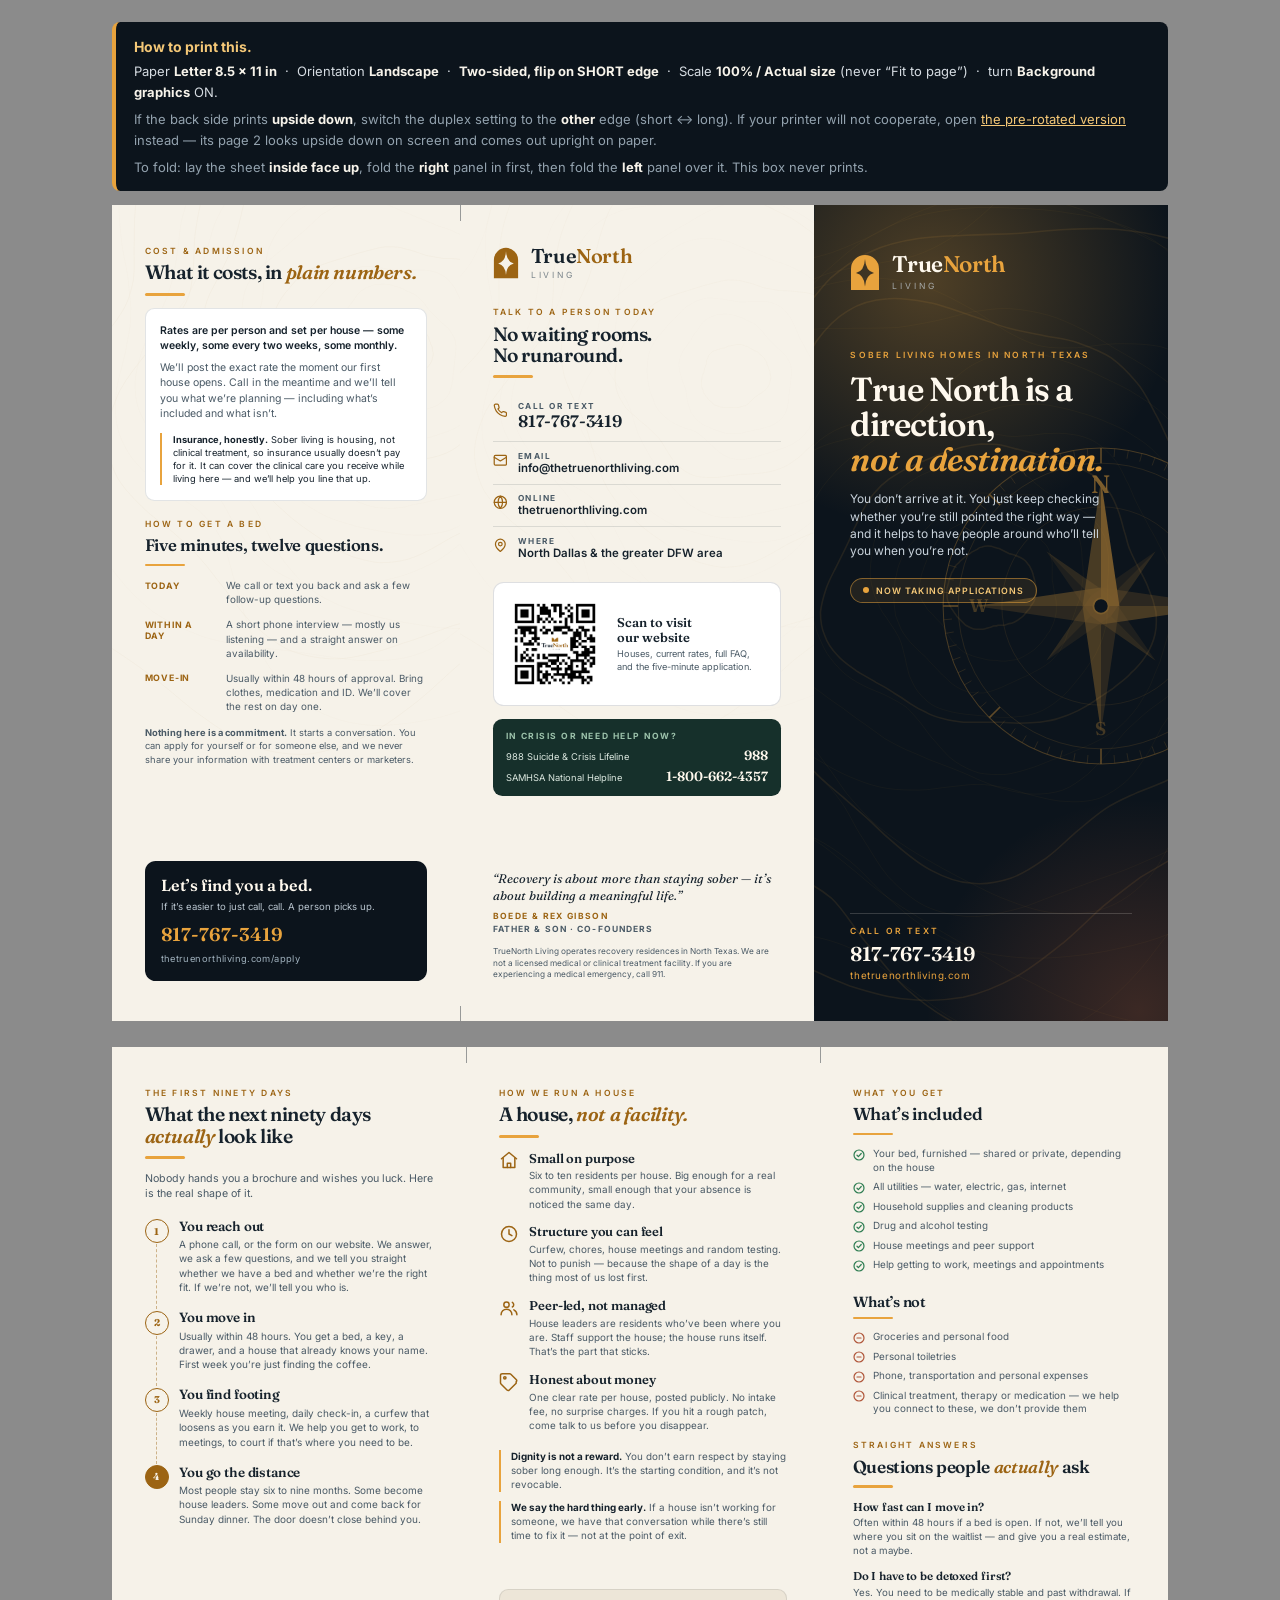
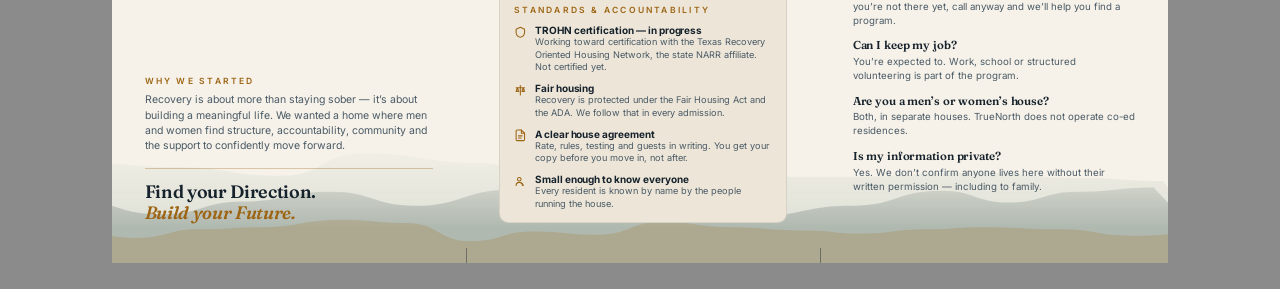
==== commit 2ae4bfb9: "Drop "no intake fee", and quote a real expected rate range Removes the intake-fee claim from the mon" ====
--- a/print/truenorth-trifold.html
+++ b/print/truenorth-trifold.html
@@ -89,7 +89,7 @@
 .cover-glow.two{ left:auto; right:-2in; top:auto; bottom:-2.2in; width:4.6in; height:4.6in;
   background:radial-gradient(circle at 50% 50%, rgba(196,100,60,.26), rgba(196,100,60,0) 68%) }
 .cover h1{
-  font-family:var(--display); font-weight:600; font-size:27pt; line-height:1.03;
+  font-family:var(--display); font-weight:600; font-size:25pt; line-height:1.05;
   letter-spacing:-.028em; color:#FFF9EE;
 }
 .cover h1 em{ font-style:italic; color:var(--amber) ; display:block}
@@ -194,6 +194,12 @@
 .crisis .r b{ font-family:var(--display); font-size:10pt; font-weight:600; color:#FFF9EE; white-space:nowrap }
 .legal{ font-size:6.2pt; line-height:1.42; color:var(--text-ink-2); margin-top:9pt }
 
+.tagline{
+  font-family:var(--display); font-size:13.5pt; font-weight:600; line-height:1.14;
+  letter-spacing:-.018em; color:var(--text-ink);
+  border-top:.8pt solid rgba(156,100,19,.32); padding-top:10pt; margin-top:11pt;
+}
+.tagline em{ font-style:italic; color:var(--amber-dk); display:block }
 .pullquote{
   font-family:var(--display); font-size:9.4pt; line-height:1.32; color:var(--text-ink);
   border-top:.8pt solid rgba(156,100,19,.32); padding-top:8pt; margin-top:9pt; font-style:italic;
@@ -360,9 +366,9 @@
         </div>
       </div>
 
-      <div class="eyebrow eyebrow--light" style="margin-top:.62in">Serving the greater DFW area</div>
-      <h1 style="margin-top:8pt">Find your Direction.<em>Build your Future.</em></h1>
-      <p class="cover-sub">Quality sober living homes in North Texas — small, structured and peer-supported. No waiting rooms. No runaround. Call us and a person picks up.</p>
+      <div class="eyebrow eyebrow--light" style="margin-top:.62in">Sober living homes in North Texas</div>
+      <h1 style="margin-top:8pt">True North is a direction,<em>not a destination.</em></h1>
+      <p class="cover-sub">You don&rsquo;t arrive at it. You just keep checking whether you&rsquo;re still pointed the right way — and it helps to have people around who&rsquo;ll tell you when you&rsquo;re not.</p>
 
       <div style="margin-top:14pt"><span class="pill"><span class="dot"></span>Now taking applications</span></div>
 
@@ -415,7 +421,7 @@
       <div style="margin-top:auto;padding-top:16pt">
         <div class="eyebrow">Why we started</div>
         <p style="margin-top:5pt;color:var(--text-ink-2)">Recovery is about more than staying sober — it&rsquo;s about building a meaningful life. We wanted a home where men and women find structure, accountability, community and the support to confidently move forward.</p>
-        <p class="pullquote">&ldquo;True North is a direction, not a destination. You don&rsquo;t arrive at it — you just keep checking whether you&rsquo;re still pointed the right way.&rdquo;</p>
+        <p class="tagline">Find your Direction.<em>Build your Future.</em></p>
       </div>
     </div>
   </div>
